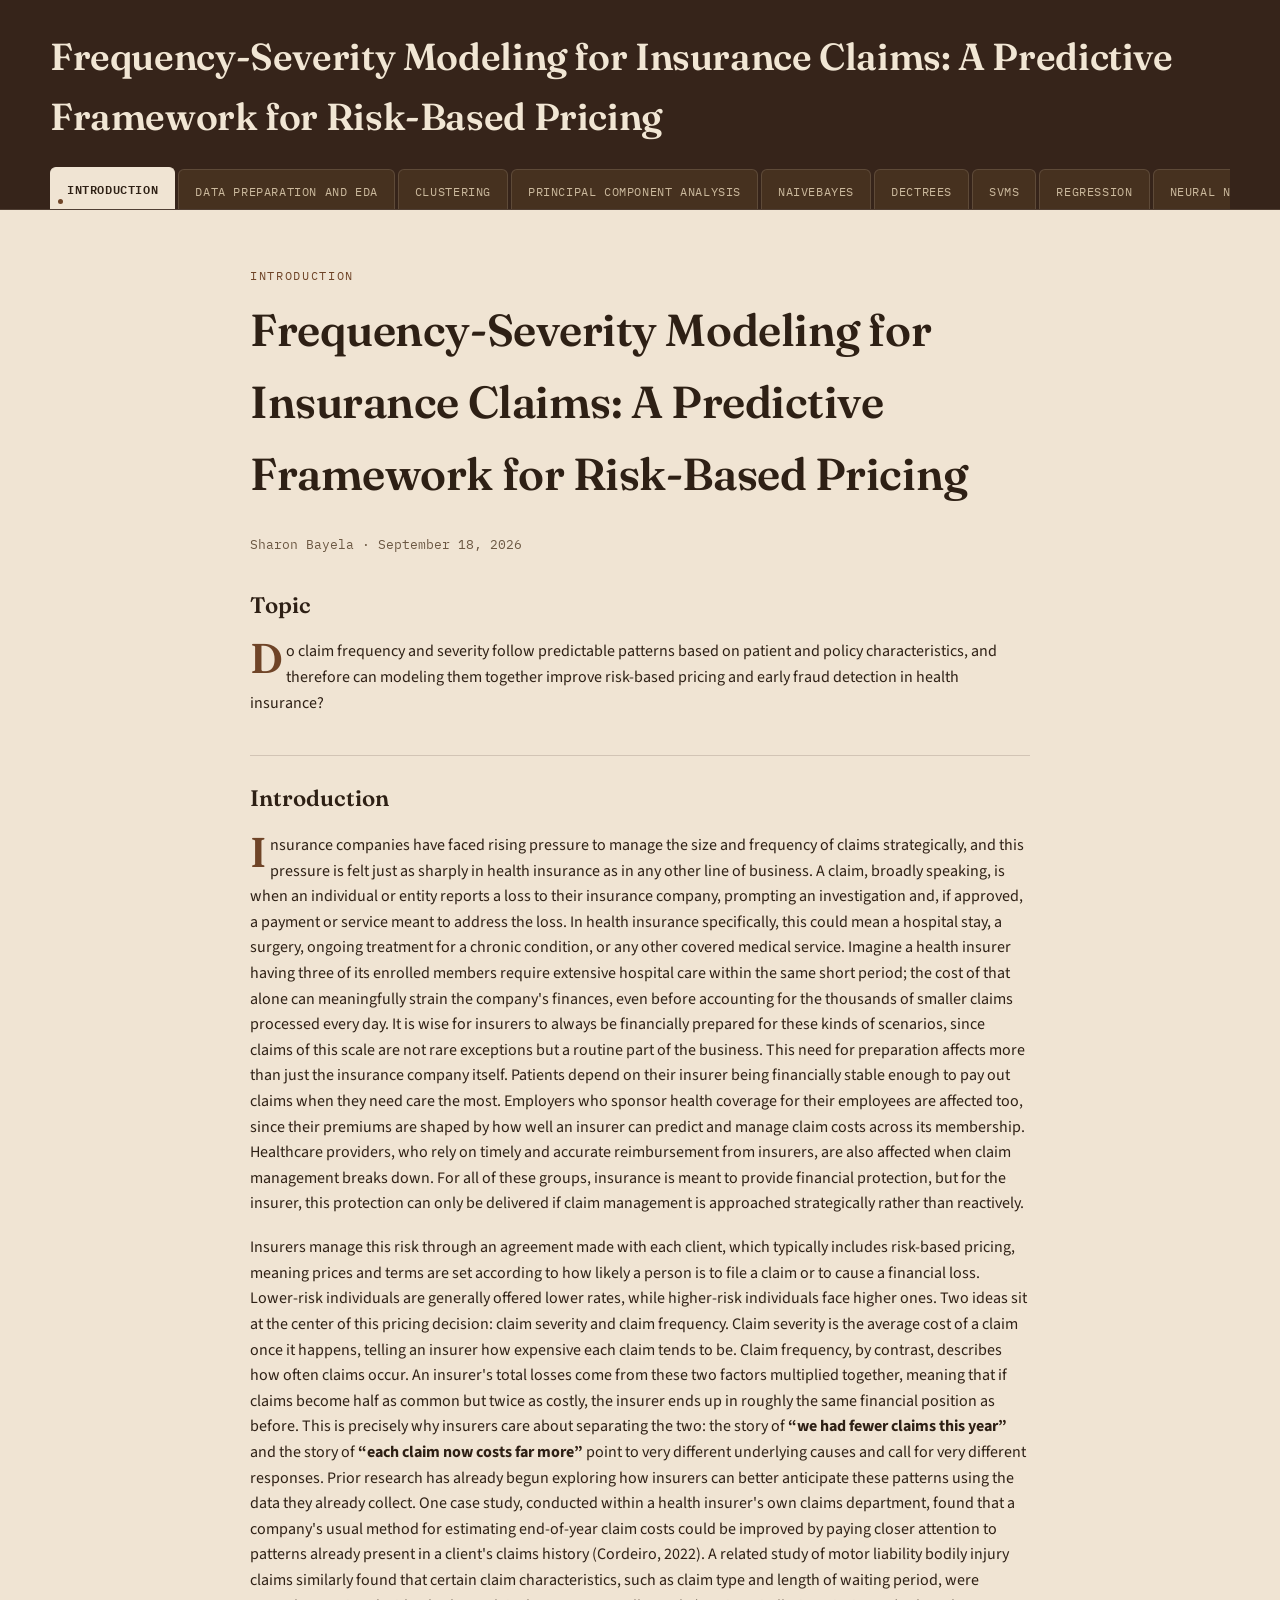
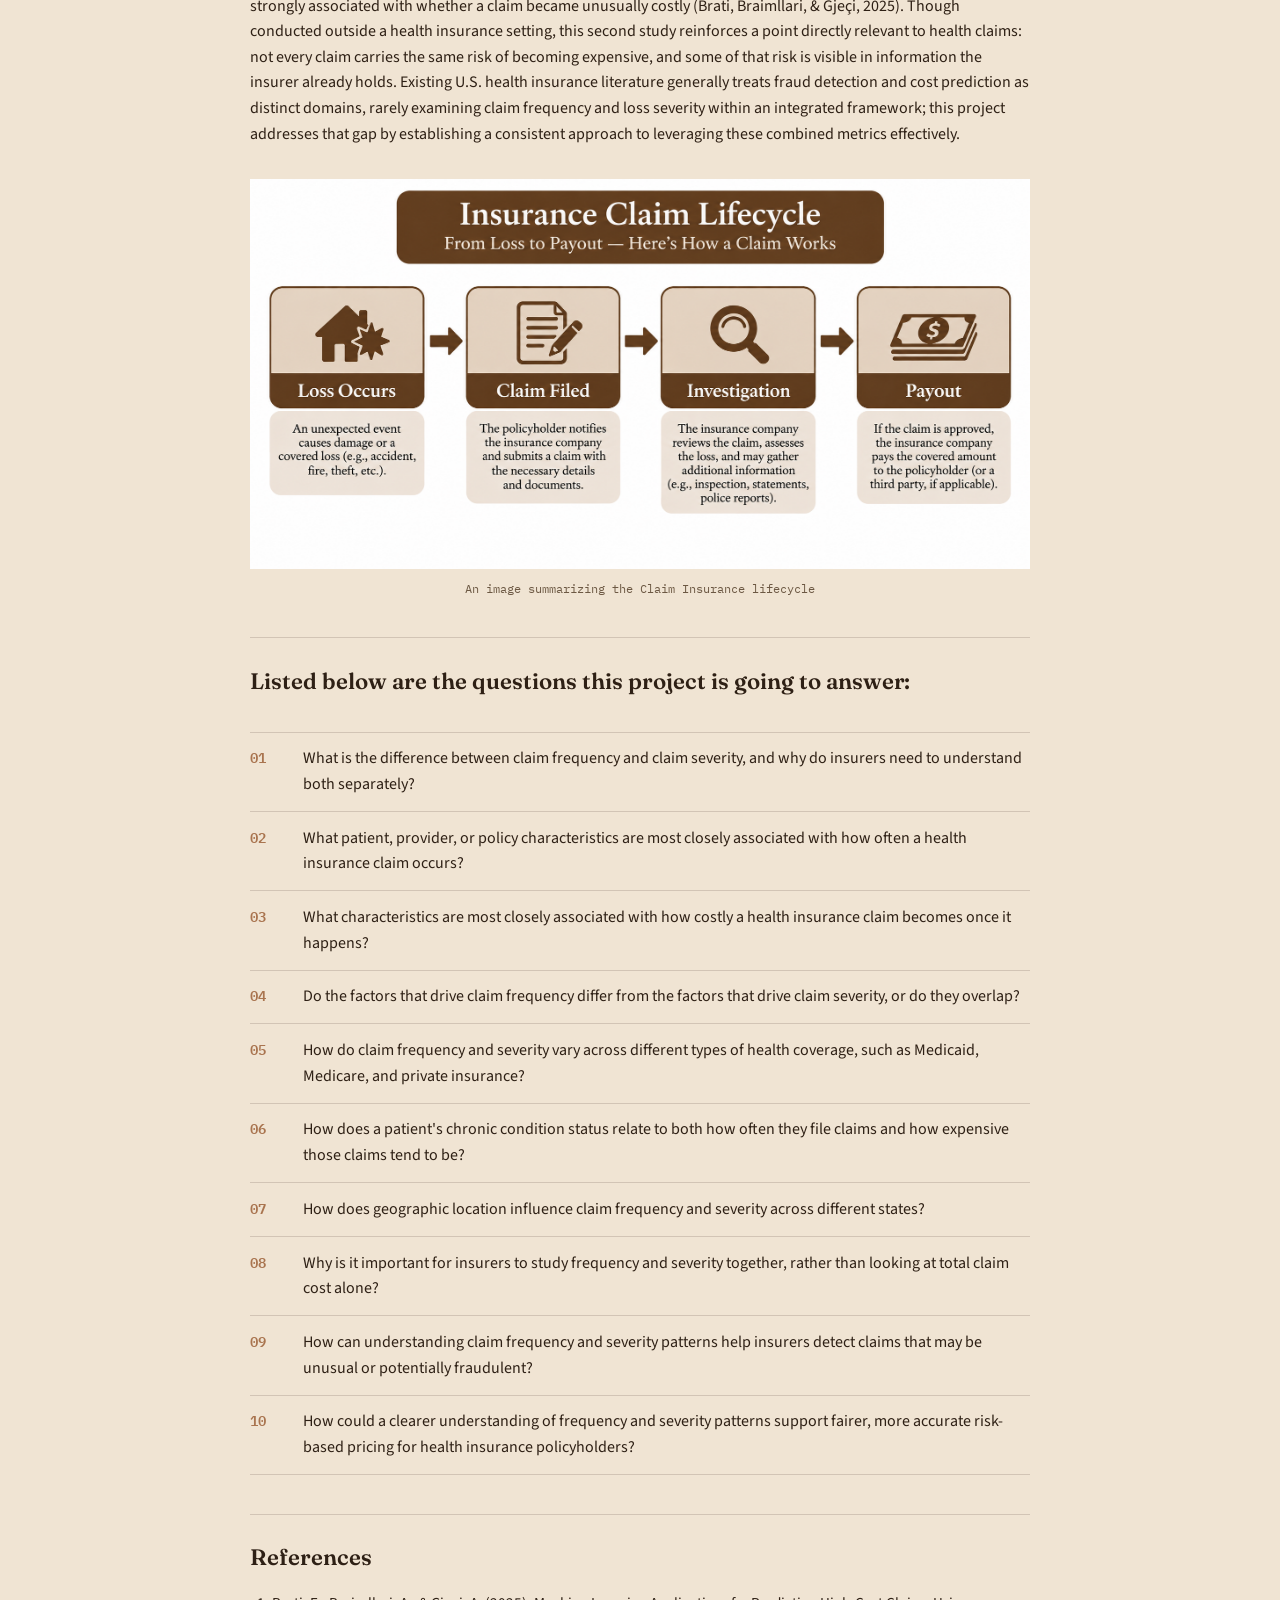
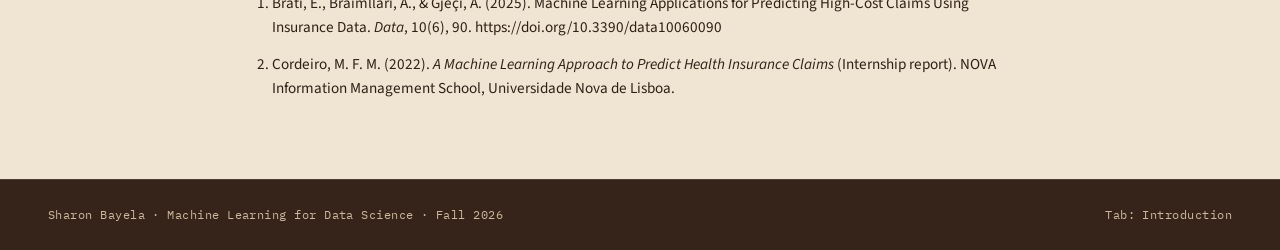
==== index.html @ a27cbff6 "Update byline date in index.html" ====
<!DOCTYPE html>
<html lang="en">
<head>
<meta charset="UTF-8">
<meta name="viewport" content="width=device-width, initial-scale=1.0">
<title>Introduction — Frequency-Severity Modeling for Insurance Claims</title>
<link rel="preconnect" href="https://fonts.googleapis.com">
<link href="https://fonts.googleapis.com/css2?family=Fraunces:wght@500;600;700&family=Source+Sans+3:wght@400;500;600&family=IBM+Plex+Mono:wght@400;500;600&display=swap" rel="stylesheet">
<link rel="stylesheet" href="styles.css">
</head>
<body>
<a class="skip-link" href="#main">Skip to content</a>
<header class="masthead">
  <div class="masthead-row">
    <div>
      <h1 class="file-title">Frequency-Severity Modeling for Insurance Claims: A Predictive Framework for Risk-Based Pricing</h1>
    </div>
  </div>
  <nav class="tabs-wrap" aria-label="Project sections">
    <ul class="tabs">
      <li><a href="index.html" class="active">Introduction</a></li>
      <li><a href="dataprep_eda.html">Data Preparation and EDA</a></li>
      <li><a href="clustering.html">Clustering</a></li>
      <li><a href="pca.html">Principal Component Analysis</a></li>
      <li><a href="naivebayes.html">NaiveBayes</a></li>
      <li><a href="dectrees.html">DecTrees</a></li>
      <li><a href="svms.html">SVMs</a></li>
      <li><a href="regression.html">Regression</a></li>
      <li><a href="nn.html">Neural Networks</a></li>
      <li><a href="conclusions.html">Conclusions</a></li>
    </ul>
  </nav>
</header>
<main id="main" class="case-file">
  <div class="case-inner">
    <p class="eyebrow">Introduction</p>
    <h2 class="page-title">Frequency-Severity Modeling for Insurance Claims: A Predictive Framework for Risk-Based Pricing</h2>
    <p class="byline">Sharon Bayela &middot; September 18, 2026</p>

    <h3 class="section-heading">Topic</h3>
    <div class="prose">
      <p>Do claim frequency and severity follow predictable patterns based on patient and policy characteristics, and therefore can modeling them together improve risk-based pricing and early fraud detection in health insurance?</p>
    </div>

    <h3 class="section-heading">Introduction</h3>
    <div class="prose">
      <p>Insurance companies have faced rising pressure to manage the size and frequency of claims strategically, and this pressure is felt just as sharply in health insurance as in any other line of business. A claim, broadly speaking, is when an individual or entity reports a loss to their insurance company, prompting an investigation and, if approved, a payment or service meant to address the loss. In health insurance specifically, this could mean a hospital stay, a surgery, ongoing treatment for a chronic condition, or any other covered medical service. Imagine a health insurer having three of its enrolled members require extensive hospital care within the same short period; the cost of that alone can meaningfully strain the company's finances, even before accounting for the thousands of smaller claims processed every day. It is wise for insurers to always be financially prepared for these kinds of scenarios, since claims of this scale are not rare exceptions but a routine part of the business. This need for preparation affects more than just the insurance company itself. Patients depend on their insurer being financially stable enough to pay out claims when they need care the most. Employers who sponsor health coverage for their employees are affected too, since their premiums are shaped by how well an insurer can predict and manage claim costs across its membership. Healthcare providers, who rely on timely and accurate reimbursement from insurers, are also affected when claim management breaks down. For all of these groups, insurance is meant to provide financial protection, but for the insurer, this protection can only be delivered if claim management is approached strategically rather than reactively.</p>

      <p>Insurers manage this risk through an agreement made with each client, which typically includes risk-based pricing, meaning prices and terms are set according to how likely a person is to file a claim or to cause a financial loss. Lower-risk individuals are generally offered lower rates, while higher-risk individuals face higher ones. Two ideas sit at the center of this pricing decision: claim severity and claim frequency. Claim severity is the average cost of a claim once it happens, telling an insurer how expensive each claim tends to be. Claim frequency, by contrast, describes how often claims occur. An insurer's total losses come from these two factors multiplied together, meaning that if claims become half as common but twice as costly, the insurer ends up in roughly the same financial position as before. This is precisely why insurers care about separating the two: the story of <strong>&ldquo;we had fewer claims this year&rdquo;</strong> and the story of <strong>&ldquo;each claim now costs far more&rdquo;</strong> point to very different underlying causes and call for very different responses. Prior research has already begun exploring how insurers can better anticipate these patterns using the data they already collect. One case study, conducted within a health insurer's own claims department, found that a company's usual method for estimating end-of-year claim costs could be improved by paying closer attention to patterns already present in a client's claims history (Cordeiro, 2022). A related study of motor liability bodily injury claims similarly found that certain claim characteristics, such as claim type and length of waiting period, were strongly associated with whether a claim became unusually costly (Brati, Braimllari, &amp; Gje&ccedil;i, 2025). Though conducted outside a health insurance setting, this second study reinforces a point directly relevant to health claims: not every claim carries the same risk of becoming expensive, and some of that risk is visible in information the insurer already holds. Existing U.S. health insurance literature generally treats fraud detection and cost prediction as distinct domains, rarely examining claim frequency and loss severity within an integrated framework; this project addresses that gap by establishing a consistent approach to leveraging these combined metrics effectively.</p>
    </div>

    <figure class="figure-placeholder">
      <img src="Insurance Claim Lifecycle.png" alt="An image summarizing the claim insurance lifecycle" style="width:100%; height:auto; display:block;">
      <figcaption>An image summarizing the Claim Insurance lifecycle</figcaption>
    </figure>

    <h3 class="section-heading">Listed below are the questions this project is going to answer:</h3>
    <ol class="questions">
      <li><p>What is the difference between claim frequency and claim severity, and why do insurers need to understand both separately?</p></li>
      <li><p>What patient, provider, or policy characteristics are most closely associated with how often a health insurance claim occurs?</p></li>
      <li><p>What characteristics are most closely associated with how costly a health insurance claim becomes once it happens?</p></li>
      <li><p>Do the factors that drive claim frequency differ from the factors that drive claim severity, or do they overlap?</p></li>
      <li><p>How do claim frequency and severity vary across different types of health coverage, such as Medicaid, Medicare, and private insurance?</p></li>
      <li><p>How does a patient's chronic condition status relate to both how often they file claims and how expensive those claims tend to be?</p></li>
      <li><p>How does geographic location influence claim frequency and severity across different states?</p></li>
      <li><p>Why is it important for insurers to study frequency and severity together, rather than looking at total claim cost alone?</p></li>
      <li><p>How can understanding claim frequency and severity patterns help insurers detect claims that may be unusual or potentially fraudulent?</p></li>
      <li><p>How could a clearer understanding of frequency and severity patterns support fairer, more accurate risk-based pricing for health insurance policyholders?</p></li>
    </ol>

    <h3 class="section-heading">References</h3>
    <ol class="references">
      <li>Brati, E., Braimllari, A., &amp; Gje&ccedil;i, A. (2025). Machine Learning Applications for Predicting High-Cost Claims Using Insurance Data. <em>Data</em>, 10(6), 90. https://doi.org/10.3390/data10060090</li>
      <li>Cordeiro, M. F. M. (2022). <em>A Machine Learning Approach to Predict Health Insurance Claims</em> (Internship report). NOVA Information Management School, Universidade Nova de Lisboa.</li>
    </ol>
  </div>
</main>
<footer class="site-footer">
  <span>Sharon Bayela &middot; Machine Learning for Data Science &middot; Fall 2026</span>
  <span>Tab: Introduction</span>
</footer>
</body>
</html>
---- styles.css ----
/* =========================================================
   Claim File — shared stylesheet
   Design language: an insurance claims ledger / case folder.
   Deep-brown masthead, nude/tan paper case cards, caramel accent,
   two warm brown tones standing in for severity and frequency.
   ========================================================= */

:root {
  --ink: #36241a;
  --ink-2: #46311f;
  --paper: #f0e4d3;
  --paper-dim: #e2d2b8;
  --line: rgba(54, 36, 26, 0.16);
  --line-on-ink: rgba(240, 228, 211, 0.14);
  --gold: #a9744f;
  --gold-bright: #cd9b6f;
  --severity: #6f4427;
  --frequency: #a9784e;
  --ink-text: #f1e6d4;
  --ink-text-dim: #cbb99d;
  --paper-text: #2e2015;
  --paper-text-dim: #6c5843;
  --radius: 2px;
  --tab-gap: 3px;
}

* { box-sizing: border-box; }

html {
  scroll-behavior: smooth;
}

body {
  margin: 0;
  background: var(--ink);
  color: var(--ink-text);
  font-family: "Source Sans 3", "Inter", system-ui, sans-serif;
  font-size: 16px;
  line-height: 1.6;
  -webkit-font-smoothing: antialiased;
}

a { color: inherit; }

.skip-link {
  position: absolute;
  left: -999px;
  top: 0;
  background: var(--gold);
  color: var(--ink);
  padding: 0.6rem 1rem;
  z-index: 100;
  font-weight: 600;
}
.skip-link:focus {
  left: 1rem;
  top: 1rem;
}

/* ---------- Masthead ---------- */

.masthead {
  background: var(--ink);
  border-bottom: 1px solid var(--line-on-ink);
  padding: 1.5rem clamp(1rem, 4vw, 3rem) 0;
}

.masthead-row {
  display: flex;
  justify-content: space-between;
  align-items: flex-end;
  flex-wrap: wrap;
  gap: 1rem;
  max-width: 1180px;
  margin: 0 auto;
  padding-bottom: 1.25rem;
}

.file-id {
  font-family: "IBM Plex Mono", ui-monospace, monospace;
  font-size: 0.72rem;
  letter-spacing: 0.14em;
  text-transform: uppercase;
  color: var(--gold-bright);
}

.file-title {
  font-family: "Fraunces", Georgia, serif;
  font-weight: 600;
  font-size: clamp(1.6rem, 3.2vw, 2.35rem);
  margin: 0.2rem 0 0;
  color: var(--ink-text);
  letter-spacing: -0.01em;
}

.file-stamp {
  font-family: "IBM Plex Mono", ui-monospace, monospace;
  font-size: 0.68rem;
  letter-spacing: 0.1em;
  text-transform: uppercase;
  border: 1.5px solid var(--gold);
  color: var(--gold-bright);
  padding: 0.45rem 0.7rem;
  transform: rotate(-2deg);
  white-space: nowrap;
}

/* ---------- Folder-tab navigation ---------- */

.tabs-wrap {
  max-width: 1180px;
  margin: 0 auto;
  overflow-x: auto;
  scrollbar-width: thin;
}

.tabs {
  display: flex;
  gap: var(--tab-gap);
  list-style: none;
  margin: 0;
  padding: 0;
  min-width: max-content;
}

.tabs a {
  display: block;
  text-decoration: none;
  font-family: "IBM Plex Mono", ui-monospace, monospace;
  font-size: 0.76rem;
  letter-spacing: 0.05em;
  text-transform: uppercase;
  padding: 0.7rem 1rem 0.6rem;
  background: var(--ink-2);
  color: var(--ink-text-dim);
  border: 1px solid var(--line-on-ink);
  border-bottom: none;
  border-top-left-radius: 6px;
  border-top-right-radius: 6px;
  position: relative;
  top: 2px;
  transition: color 0.15s ease, background 0.15s ease, top 0.15s ease;
}

.tabs a:hover {
  color: var(--ink-text);
  background: #232a35;
}

.tabs a:focus-visible {
  outline: 2px solid var(--gold-bright);
  outline-offset: -2px;
}

.tabs a.active {
  background: var(--paper);
  color: var(--paper-text);
  border-color: var(--paper);
  top: 0;
  font-weight: 600;
}

.tabs a.active::after {
  content: "";
  position: absolute;
  left: 0.6em;
  bottom: 0.42em;
  width: 5px;
  height: 5px;
  background: var(--severity);
  border-radius: 50%;
}

/* ---------- Case file body ---------- */

.case-file {
  background: var(--paper);
  color: var(--paper-text);
  min-height: 60vh;
}

.case-inner {
  max-width: 860px;
  margin: 0 auto;
  padding: clamp(2rem, 5vw, 3.5rem) clamp(1rem, 4vw, 2.5rem) 4rem;
}

.eyebrow {
  font-family: "IBM Plex Mono", ui-monospace, monospace;
  font-size: 0.75rem;
  letter-spacing: 0.14em;
  text-transform: uppercase;
  color: var(--severity);
  margin: 0 0 0.6rem;
}

.page-title {
  font-family: "Fraunces", Georgia, serif;
  font-weight: 600;
  font-size: clamp(1.9rem, 4vw, 2.8rem);
  margin: 0 0 1.6rem;
  letter-spacing: -0.01em;
}

.ledger-rule {
  border: none;
  border-top: 1px solid var(--line);
  margin: 1.8rem 0;
}

.content-cols {
  display: grid;
  grid-template-columns: minmax(0, 3fr) minmax(0, 1.4fr);
  gap: clamp(1.5rem, 4vw, 3rem);
  align-items: start;
}

@media (max-width: 800px) {
  .content-cols { grid-template-columns: 1fr; }
}

.prose p {
  margin: 0 0 1.15rem;
  color: var(--paper-text);
}

.prose p:first-of-type::first-letter {
  font-family: "Fraunces", Georgia, serif;
  font-size: 2.6rem;
  font-weight: 600;
  float: left;
  line-height: 0.85;
  padding: 0.05em 0.08em 0 0;
  color: var(--severity);
}

/* ---------- Sidebar ledger card ---------- */

.ledger-card {
  background: var(--paper-dim);
  border: 1px solid var(--line);
  padding: 1.4rem 1.4rem 1.6rem;
}

.ledger-card h2 {
  font-family: "IBM Plex Mono", ui-monospace, monospace;
  font-size: 0.72rem;
  letter-spacing: 0.12em;
  text-transform: uppercase;
  margin: 0 0 0.9rem;
  color: var(--paper-text-dim);
}

.ledger-card dl {
  margin: 0;
  display: grid;
  grid-template-columns: auto 1fr;
  gap: 0.5rem 0.8rem;
  font-size: 0.88rem;
}

.ledger-card dt {
  font-family: "IBM Plex Mono", ui-monospace, monospace;
  color: var(--paper-text-dim);
}

.ledger-card dt::after { content: ":"; }

.chip-row {
  display: flex;
  gap: 0.4rem;
  margin-top: 1rem;
  flex-wrap: wrap;
}

.chip {
  font-family: "IBM Plex Mono", ui-monospace, monospace;
  font-size: 0.68rem;
  letter-spacing: 0.06em;
  text-transform: uppercase;
  padding: 0.28rem 0.55rem;
  border: 1px solid var(--line);
}

.chip.sev { color: var(--severity); border-color: var(--severity); }
.chip.freq { color: var(--frequency); border-color: var(--frequency); }

/* ---------- Research questions (ledger line items) ---------- */

.questions {
  margin: 2rem 0 0;
  padding: 0;
  list-style: none;
  counter-reset: q;
  border-top: 1px solid var(--line);
}

.questions li {
  counter-increment: q;
  display: grid;
  grid-template-columns: 2.4rem 1fr;
  gap: 0.9rem;
  padding: 0.85rem 0;
  border-bottom: 1px solid var(--line);
  align-items: baseline;
}

.questions li::before {
  content: counter(q, decimal-leading-zero);
  font-family: "IBM Plex Mono", ui-monospace, monospace;
  color: var(--gold);
  font-weight: 600;
  font-size: 0.85rem;
}

.questions li p { margin: 0; }

/* ---------- Introduction: byline, sections, figure, references ---------- */

.byline {
  font-family: "IBM Plex Mono", ui-monospace, monospace;
  font-size: 0.8rem;
  color: var(--paper-text-dim);
  margin: 0 0 2rem;
}

.section-heading {
  font-family: "Fraunces", Georgia, serif;
  font-weight: 600;
  font-size: 1.4rem;
  margin: 2.4rem 0 1rem;
  padding-top: 1.6rem;
  border-top: 1px solid var(--line);
  color: var(--paper-text);
}

.section-heading:first-of-type {
  border-top: none;
  padding-top: 0;
  margin-top: 0;
}

.figure-placeholder {
  margin: 2rem 0;
  padding: 0;
}

.figure-box {
  background: var(--paper-dim);
  border: 1px dashed var(--paper-text-dim);
  padding: 2.5rem 1.5rem;
  text-align: center;
  font-family: "IBM Plex Mono", ui-monospace, monospace;
  font-size: 0.8rem;
  color: var(--paper-text-dim);
  text-transform: uppercase;
  letter-spacing: 0.05em;
}

.figure-placeholder figcaption {
  font-family: "IBM Plex Mono", ui-monospace, monospace;
  font-size: 0.78rem;
  color: var(--paper-text-dim);
  margin-top: 0.6rem;
  text-align: center;
}

.references {
  margin: 0;
  padding-left: 1.4rem;
}

.references li {
  margin-bottom: 0.9rem;
  color: var(--paper-text);
  font-size: 0.95rem;
  line-height: 1.55;
}

/* ---------- Placeholder module sections ---------- */

.placeholder {
  background: var(--paper-dim);
  border: 1px dashed var(--paper-text-dim);
  padding: 2.2rem;
}

.placeholder .eyebrow { color: var(--frequency); }

.placeholder p {
  margin: 0;
  color: var(--paper-text-dim);
}

/* ---------- Footer ---------- */

.site-footer {
  background: var(--ink);
  color: var(--ink-text-dim);
  padding: 1.6rem clamp(1rem, 4vw, 3rem);
  font-family: "IBM Plex Mono", ui-monospace, monospace;
  font-size: 0.72rem;
  letter-spacing: 0.04em;
  display: flex;
  justify-content: space-between;
  flex-wrap: wrap;
  gap: 0.5rem;
  border-top: 1px solid var(--line-on-ink);
}

@media (prefers-reduced-motion: reduce) {
  html { scroll-behavior: auto; }
  * { transition: none !important; }
}
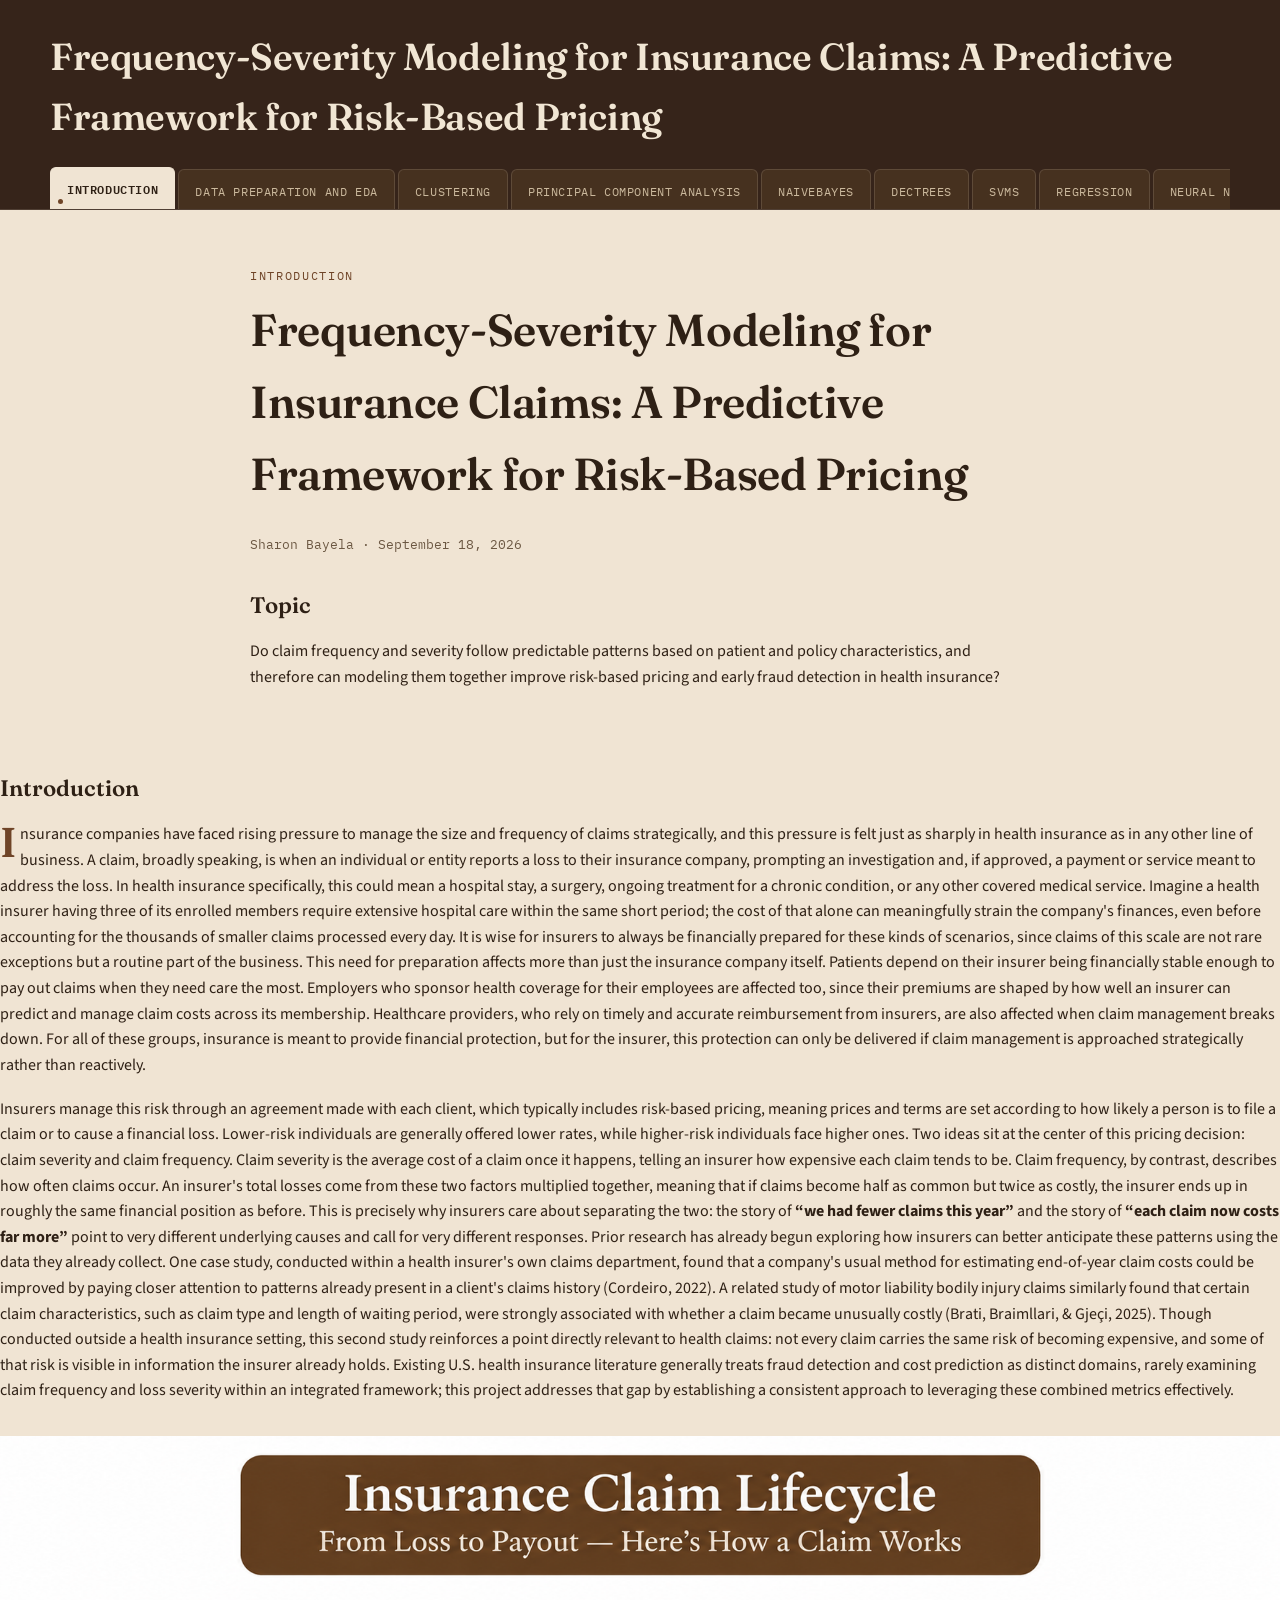
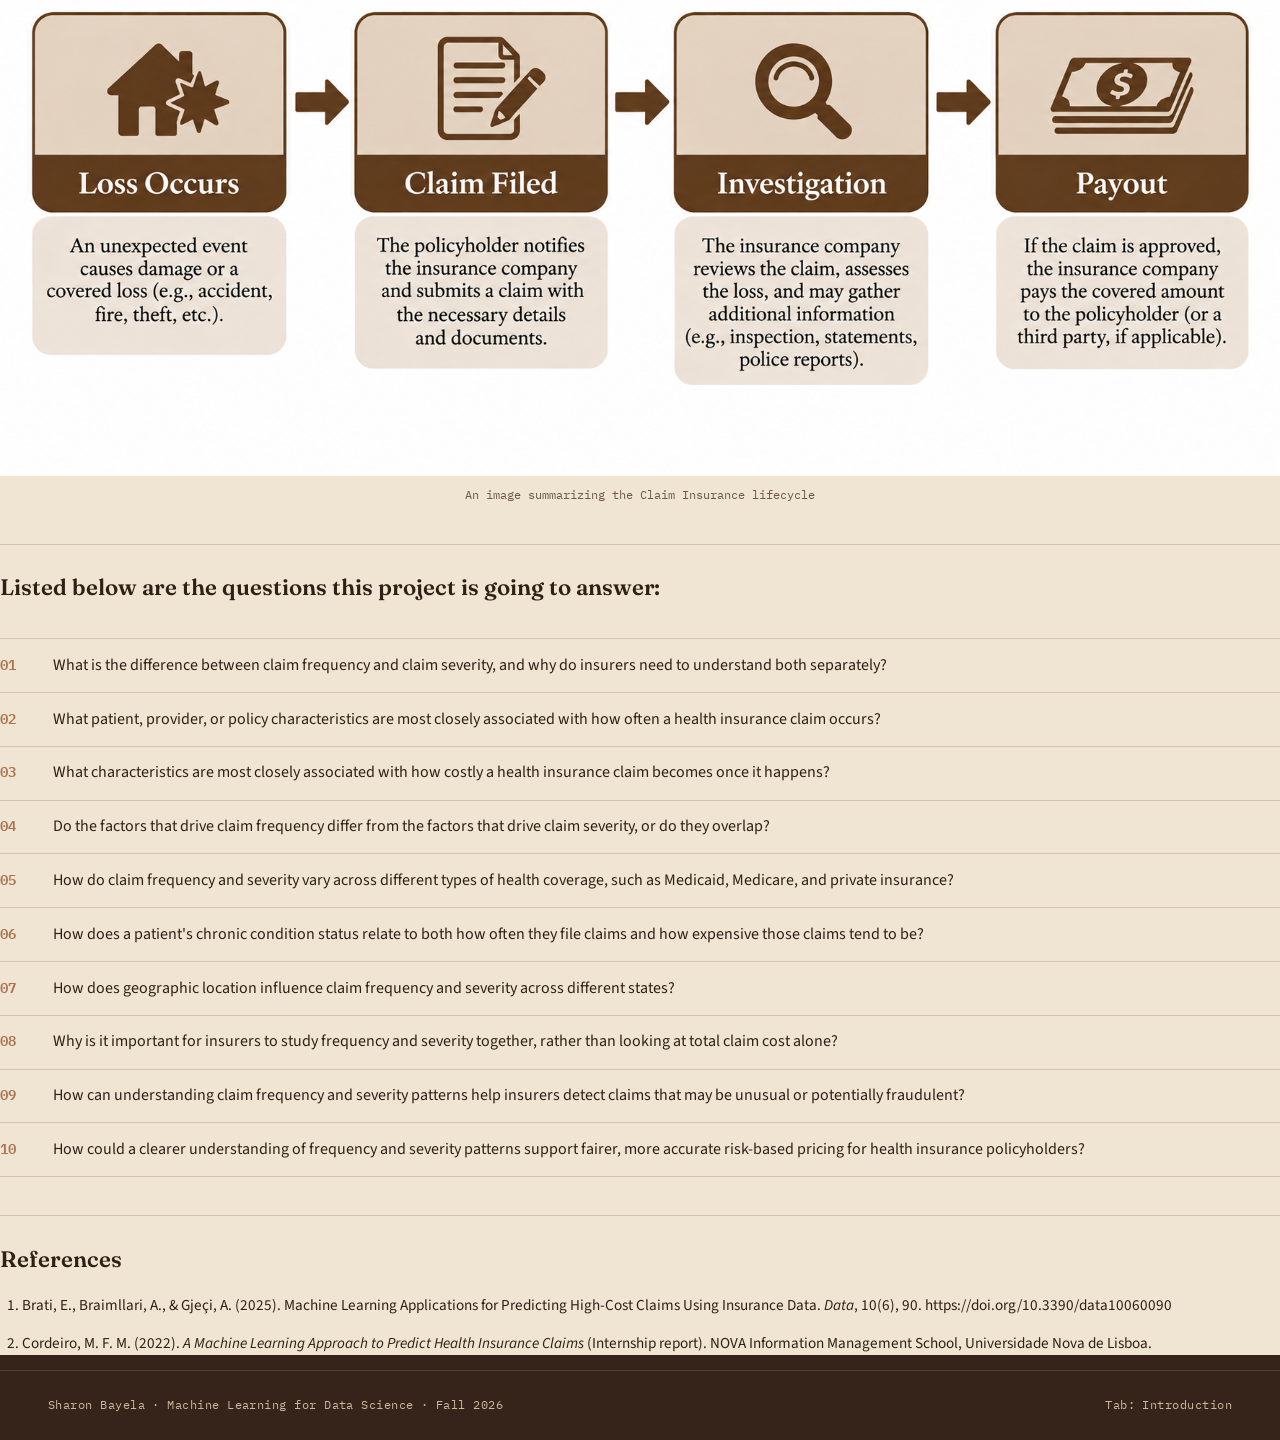
==== commit d79fc5b4: "Remove div wrapper from topic section Removed unnecessary div wrapper around topic paragraph." ====
--- a/index.html
+++ b/index.html
@@ -38,7 +38,6 @@
     <p class="byline">Sharon Bayela &middot; September 18, 2026</p>
 
     <h3 class="section-heading">Topic</h3>
-    <div class="prose">
       <p>Do claim frequency and severity follow predictable patterns based on patient and policy characteristics, and therefore can modeling them together improve risk-based pricing and early fraud detection in health insurance?</p>
     </div>
 
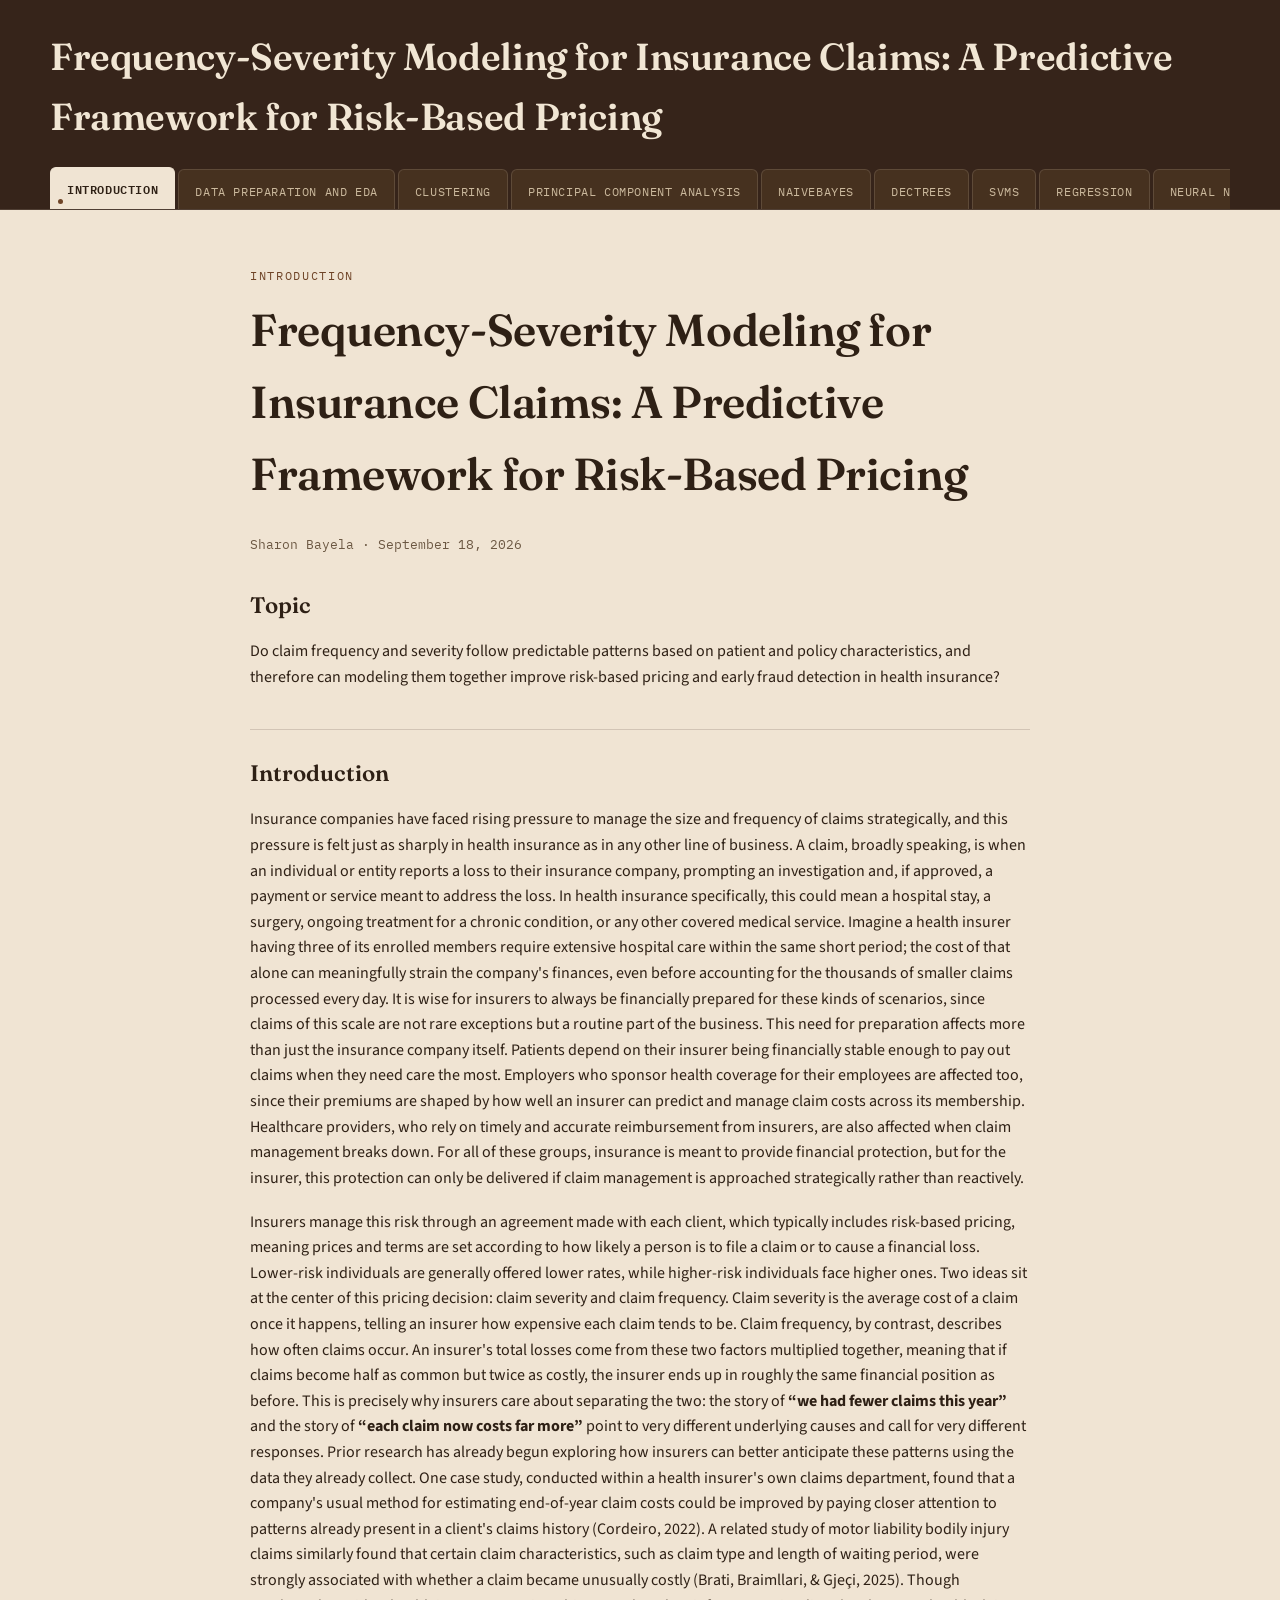
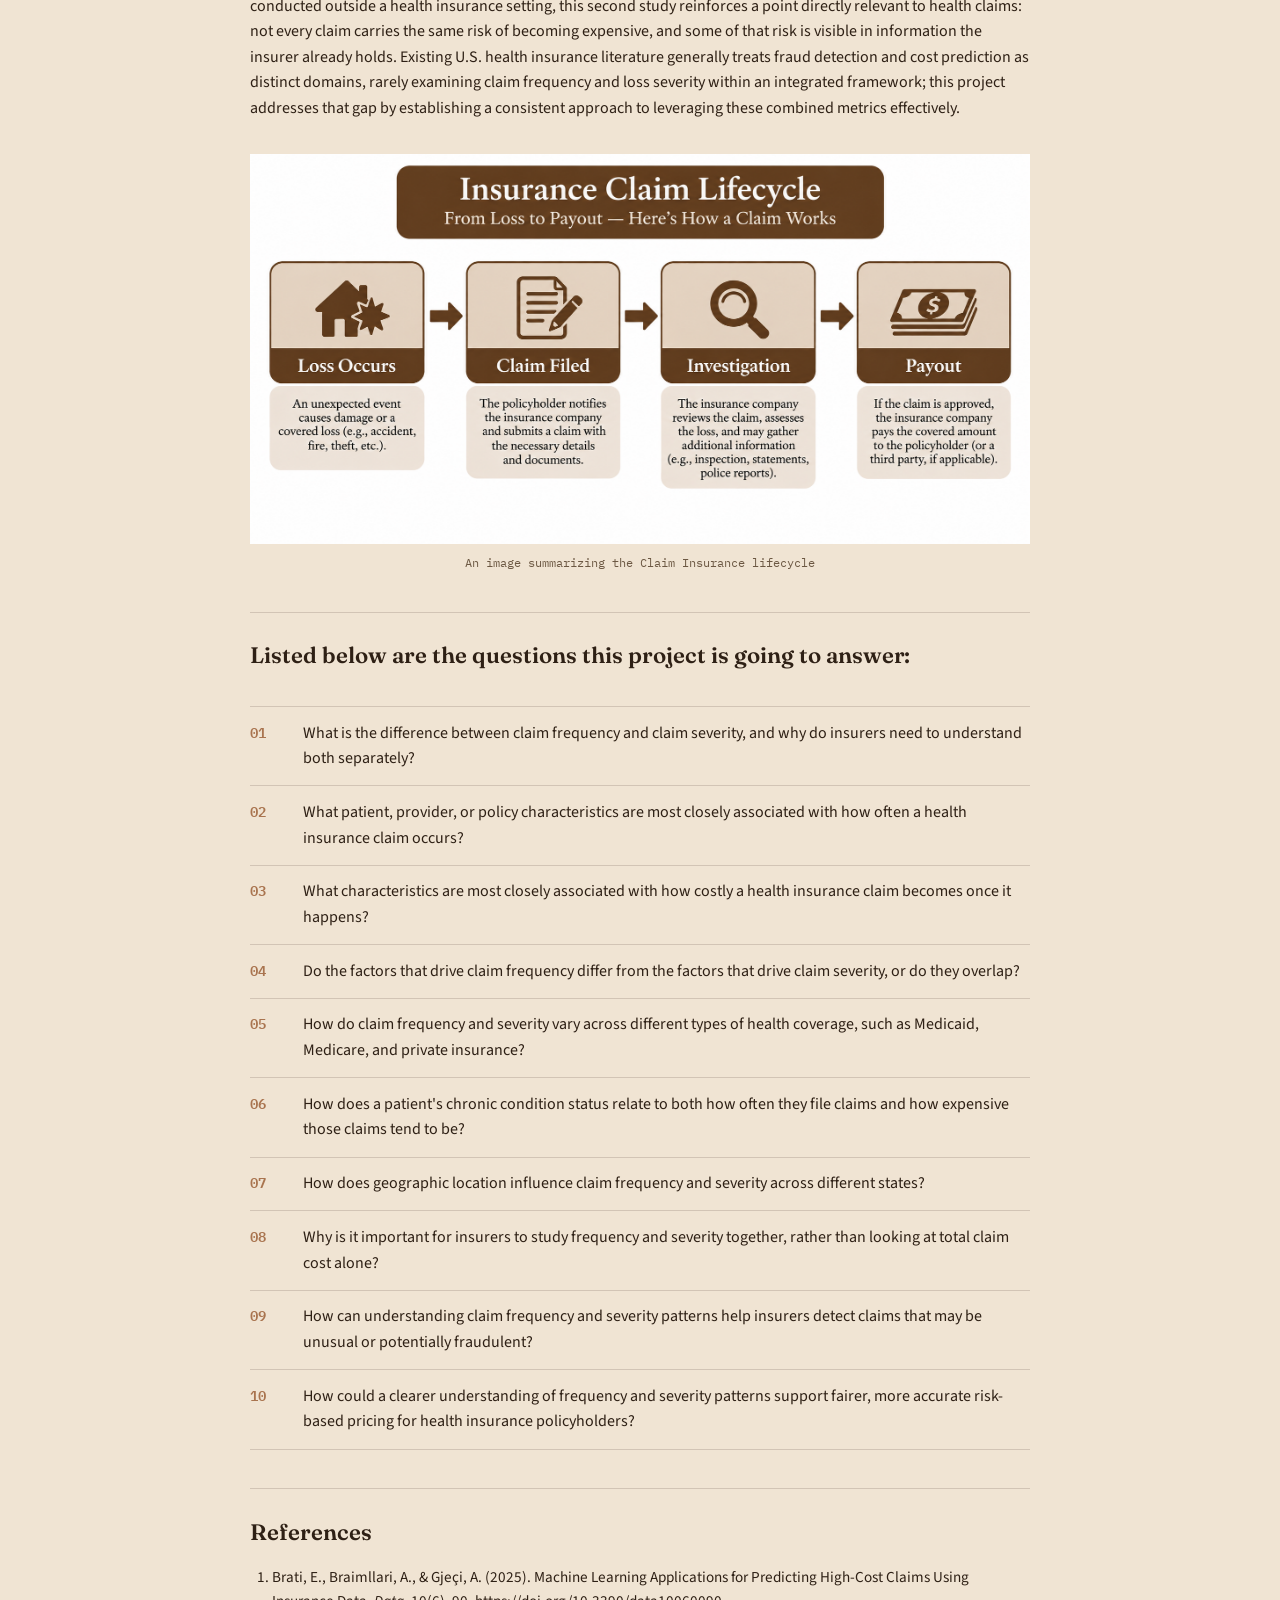
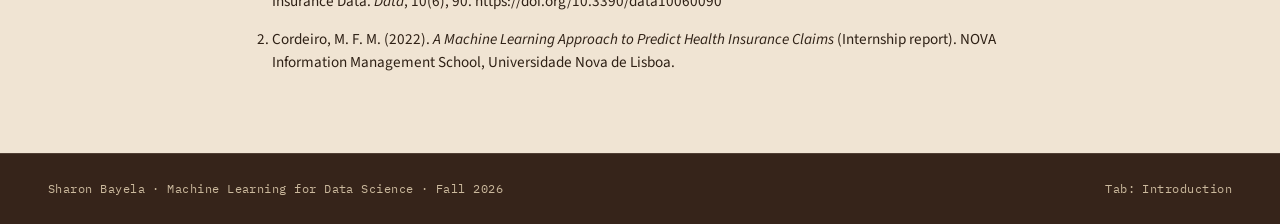
==== commit 1099f976: "Add prose section to the topic in index.html" ====
--- a/index.html
+++ b/index.html
@@ -38,6 +38,7 @@
     <p class="byline">Sharon Bayela &middot; September 18, 2026</p>
 
     <h3 class="section-heading">Topic</h3>
+    <div class="prose">
       <p>Do claim frequency and severity follow predictable patterns based on patient and policy characteristics, and therefore can modeling them together improve risk-based pricing and early fraud detection in health insurance?</p>
     </div>
 
--- a/styles.css
+++ b/styles.css
@@ -224,16 +224,6 @@
   color: var(--paper-text);
 }
 
-.prose p:first-of-type::first-letter {
-  font-family: "Fraunces", Georgia, serif;
-  font-size: 2.6rem;
-  font-weight: 600;
-  float: left;
-  line-height: 0.85;
-  padding: 0.05em 0.08em 0 0;
-  color: var(--severity);
-}
-
 /* ---------- Sidebar ledger card ---------- */
 
 .ledger-card {
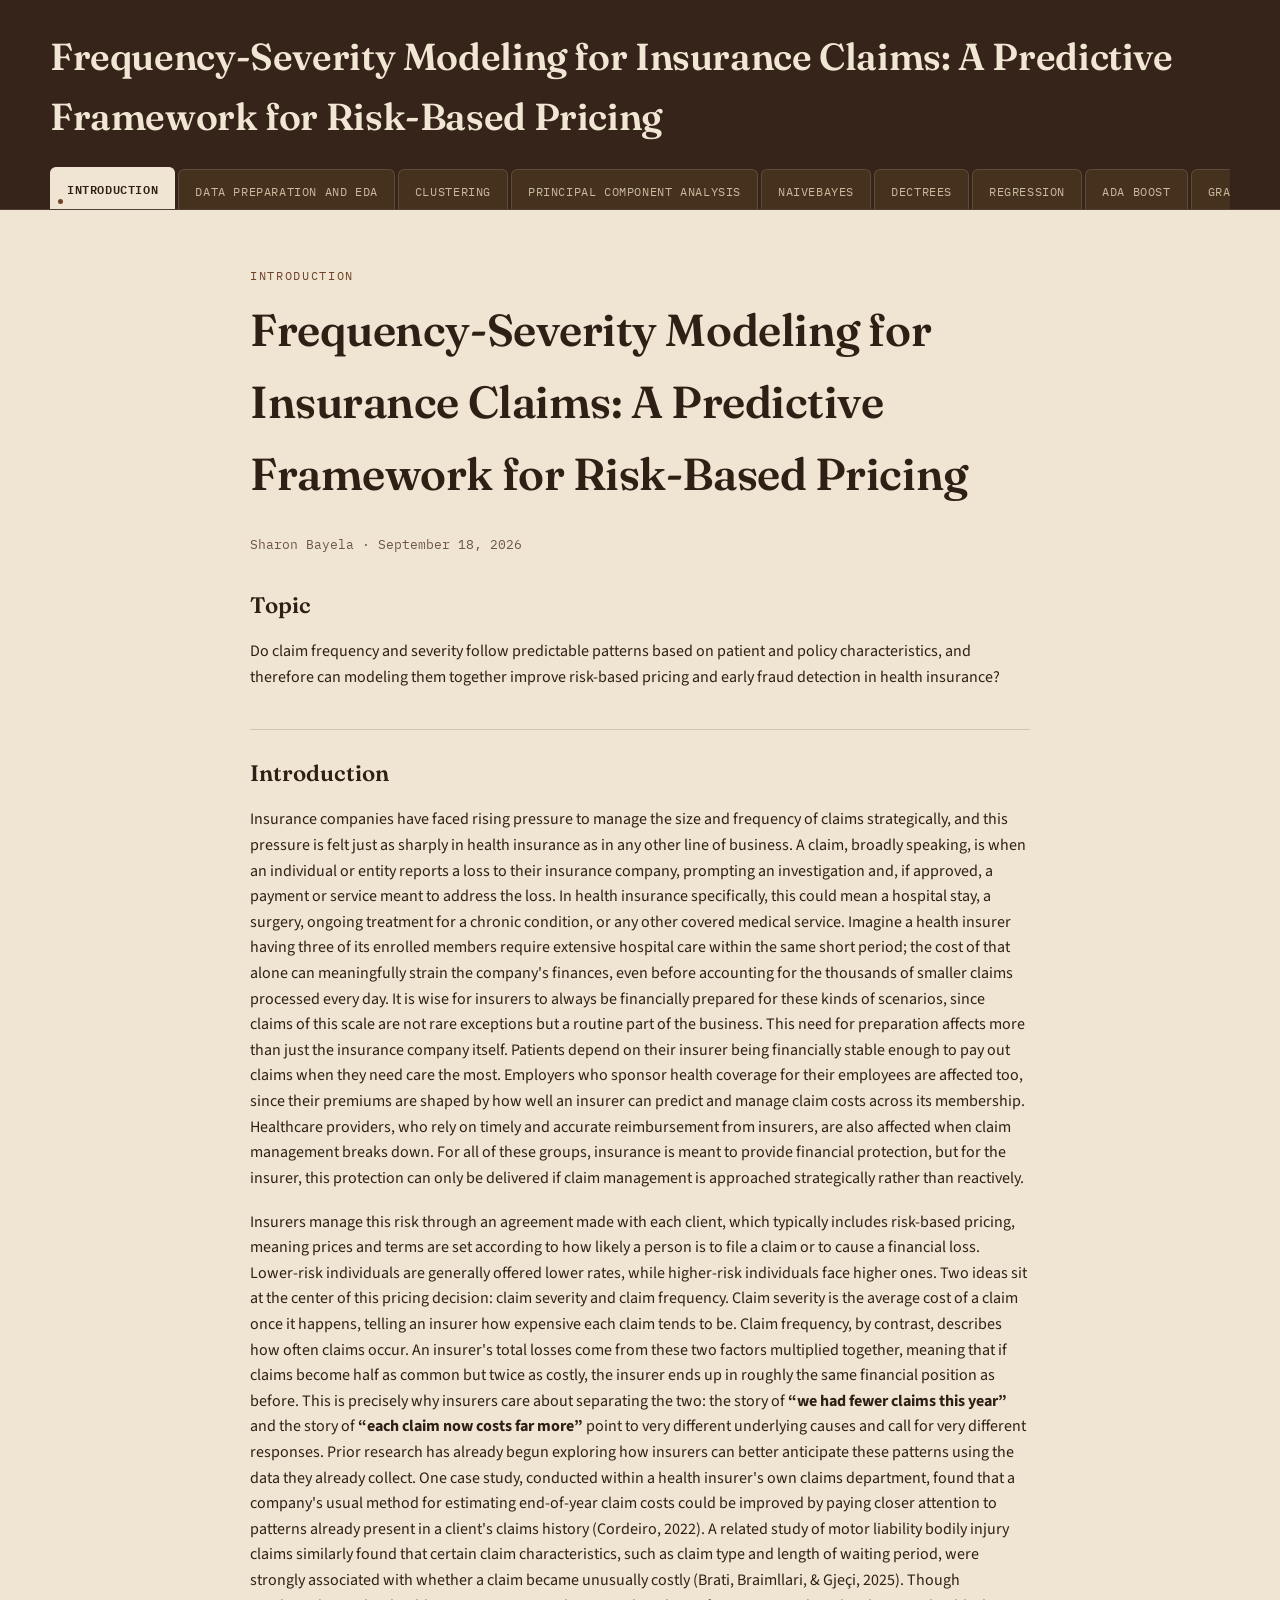
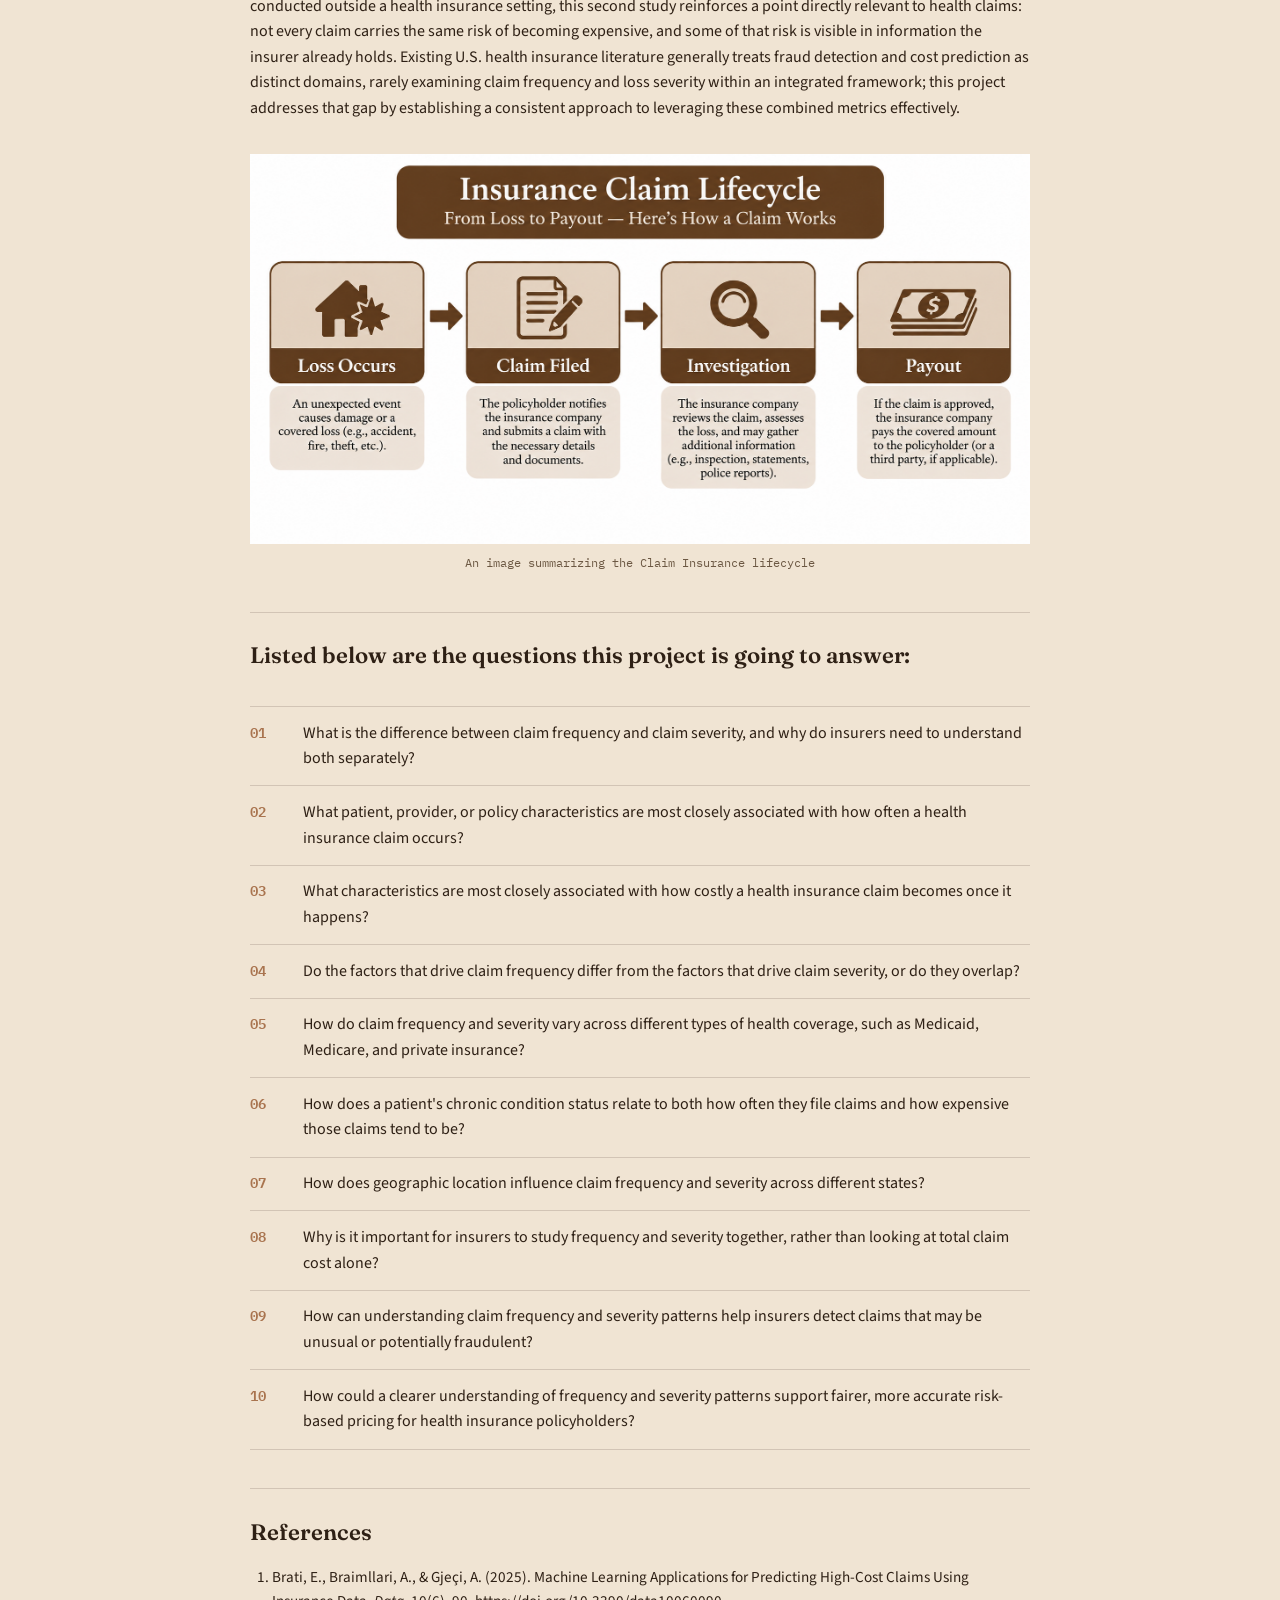
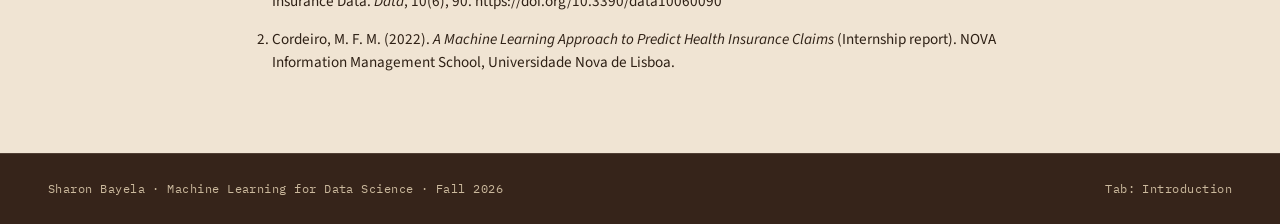
==== commit f568e6c6: "Replace SVMs with Ada Boost, Gradient Boosting, and XG Boost" ====
--- a/index.html
+++ b/index.html
@@ -24,9 +24,10 @@
       <li><a href="pca.html">Principal Component Analysis</a></li>
       <li><a href="naivebayes.html">NaiveBayes</a></li>
       <li><a href="dectrees.html">DecTrees</a></li>
-      <li><a href="svms.html">SVMs</a></li>
       <li><a href="regression.html">Regression</a></li>
-      <li><a href="nn.html">Neural Networks</a></li>
+      <li><a href="adaboost.html">Ada Boost</a></li>
+      <li><a href="gradient_boosting.html">Gradient Boosting</a></li>
+      <li><a href="xgboost.html">XG Boost</a></li>
       <li><a href="conclusions.html">Conclusions</a></li>
     </ul>
   </nav>
@@ -50,7 +51,7 @@
     </div>
 
     <figure class="figure-placeholder">
-      <img src="Insurance Claim Lifecycle.png" alt="An image summarizing the claim insurance lifecycle" style="width:100%; height:auto; display:block;">
+      <img src="images/Insurance Claim Lifecycle.png" alt="An image summarizing the claim insurance lifecycle" style="width:100%; height:auto; display:block;">
       <figcaption>An image summarizing the Claim Insurance lifecycle</figcaption>
     </figure>
 
--- a/styles.css
+++ b/styles.css
@@ -25,7 +25,15 @@
 }
 
 * { box-sizing: border-box; }
-
+/* ---------- Global overflow guard ---------- */
+
+img, svg, video, table, figure {
+  max-width: 100%;
+}
+
+img {
+  height: auto;
+}
 html {
   scroll-behavior: smooth;
 }
@@ -382,6 +390,18 @@
   color: var(--paper-text-dim);
 }
 
+
+.cluster-table {
+  width: 100%;
+  border-collapse: collapse;
+  font-family: "IBM Plex Mono", monospace;
+  font-size: 0.9rem;
+  overflow-x: auto;
+}
+.cluster-table caption { text-align: left; font-weight: 600; padding-bottom: 0.5rem; }
+.cluster-table th,
+.cluster-table td { border: 1px solid #ccc; padding: 0.4rem 0.6rem; text-align: center; }
+.cluster-table thead th { background: #f3f3f3; }
 /* ---------- Footer ---------- */
 
 .site-footer {
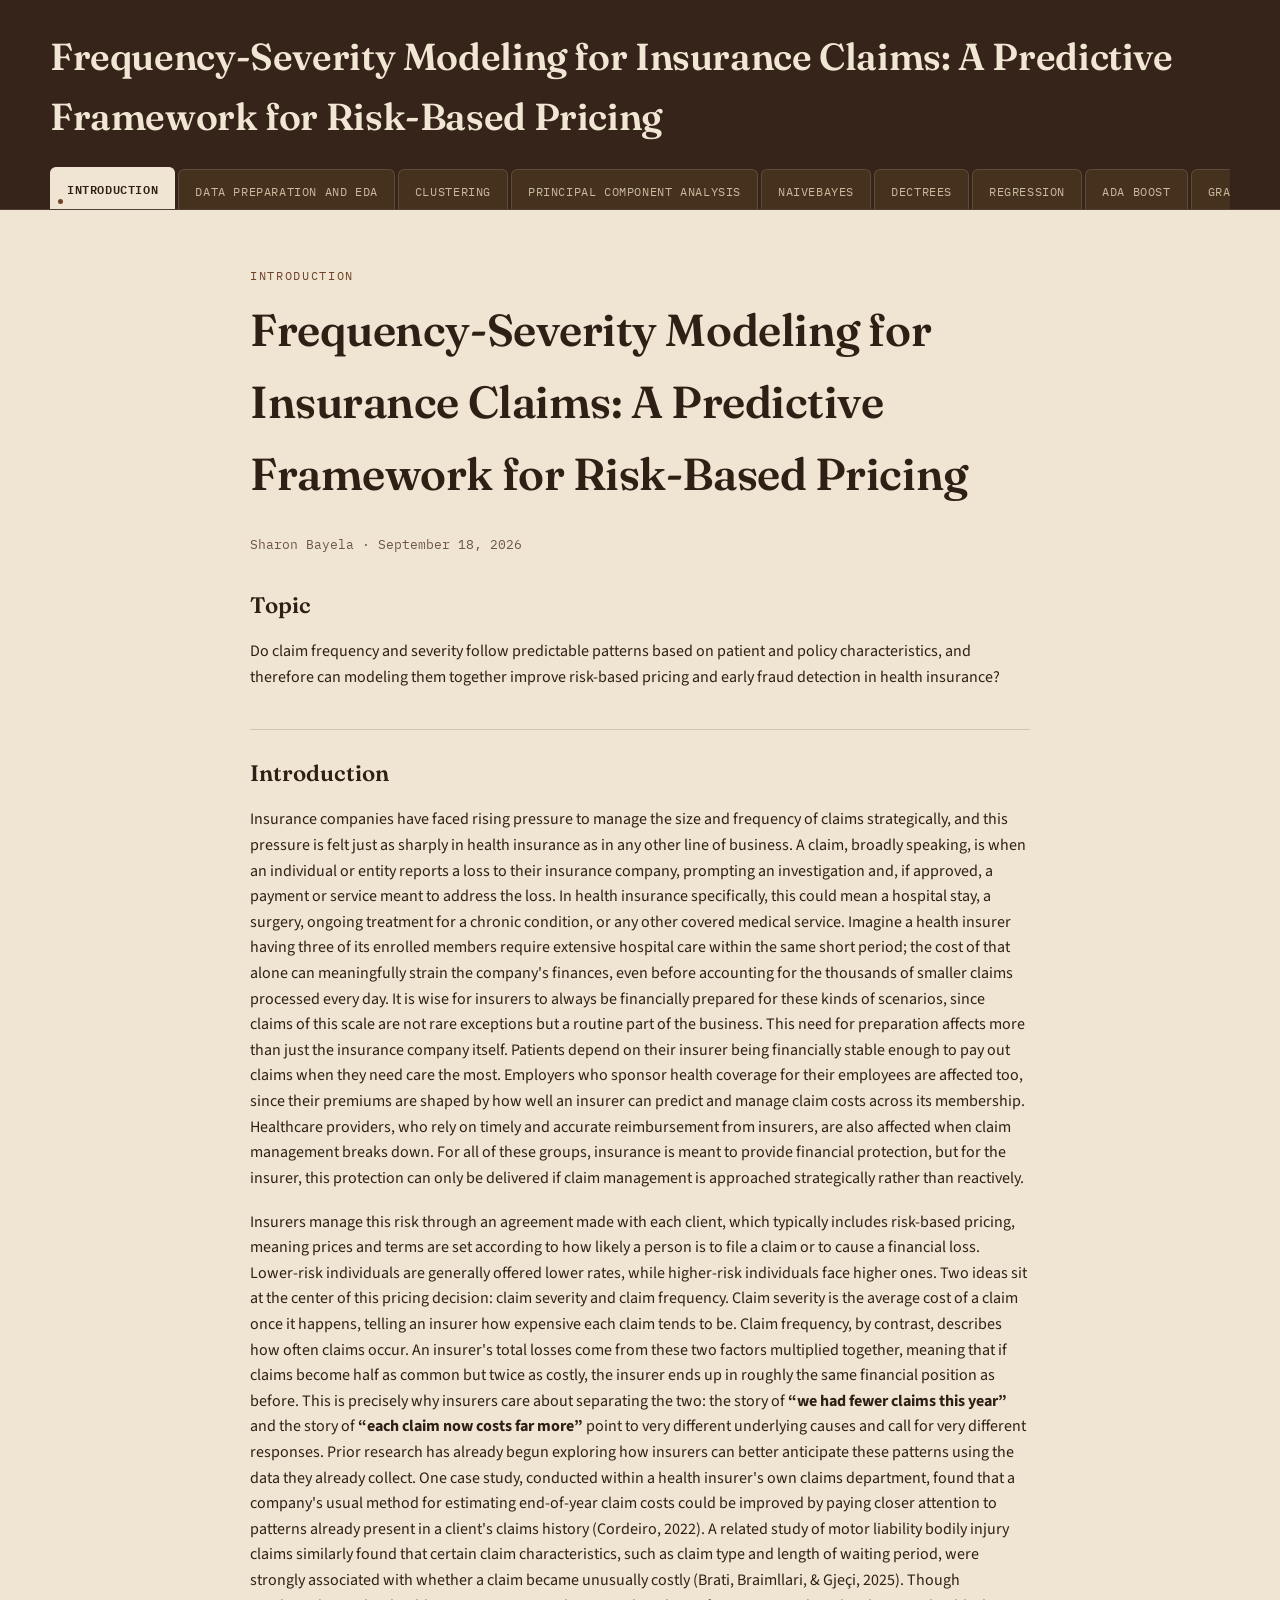
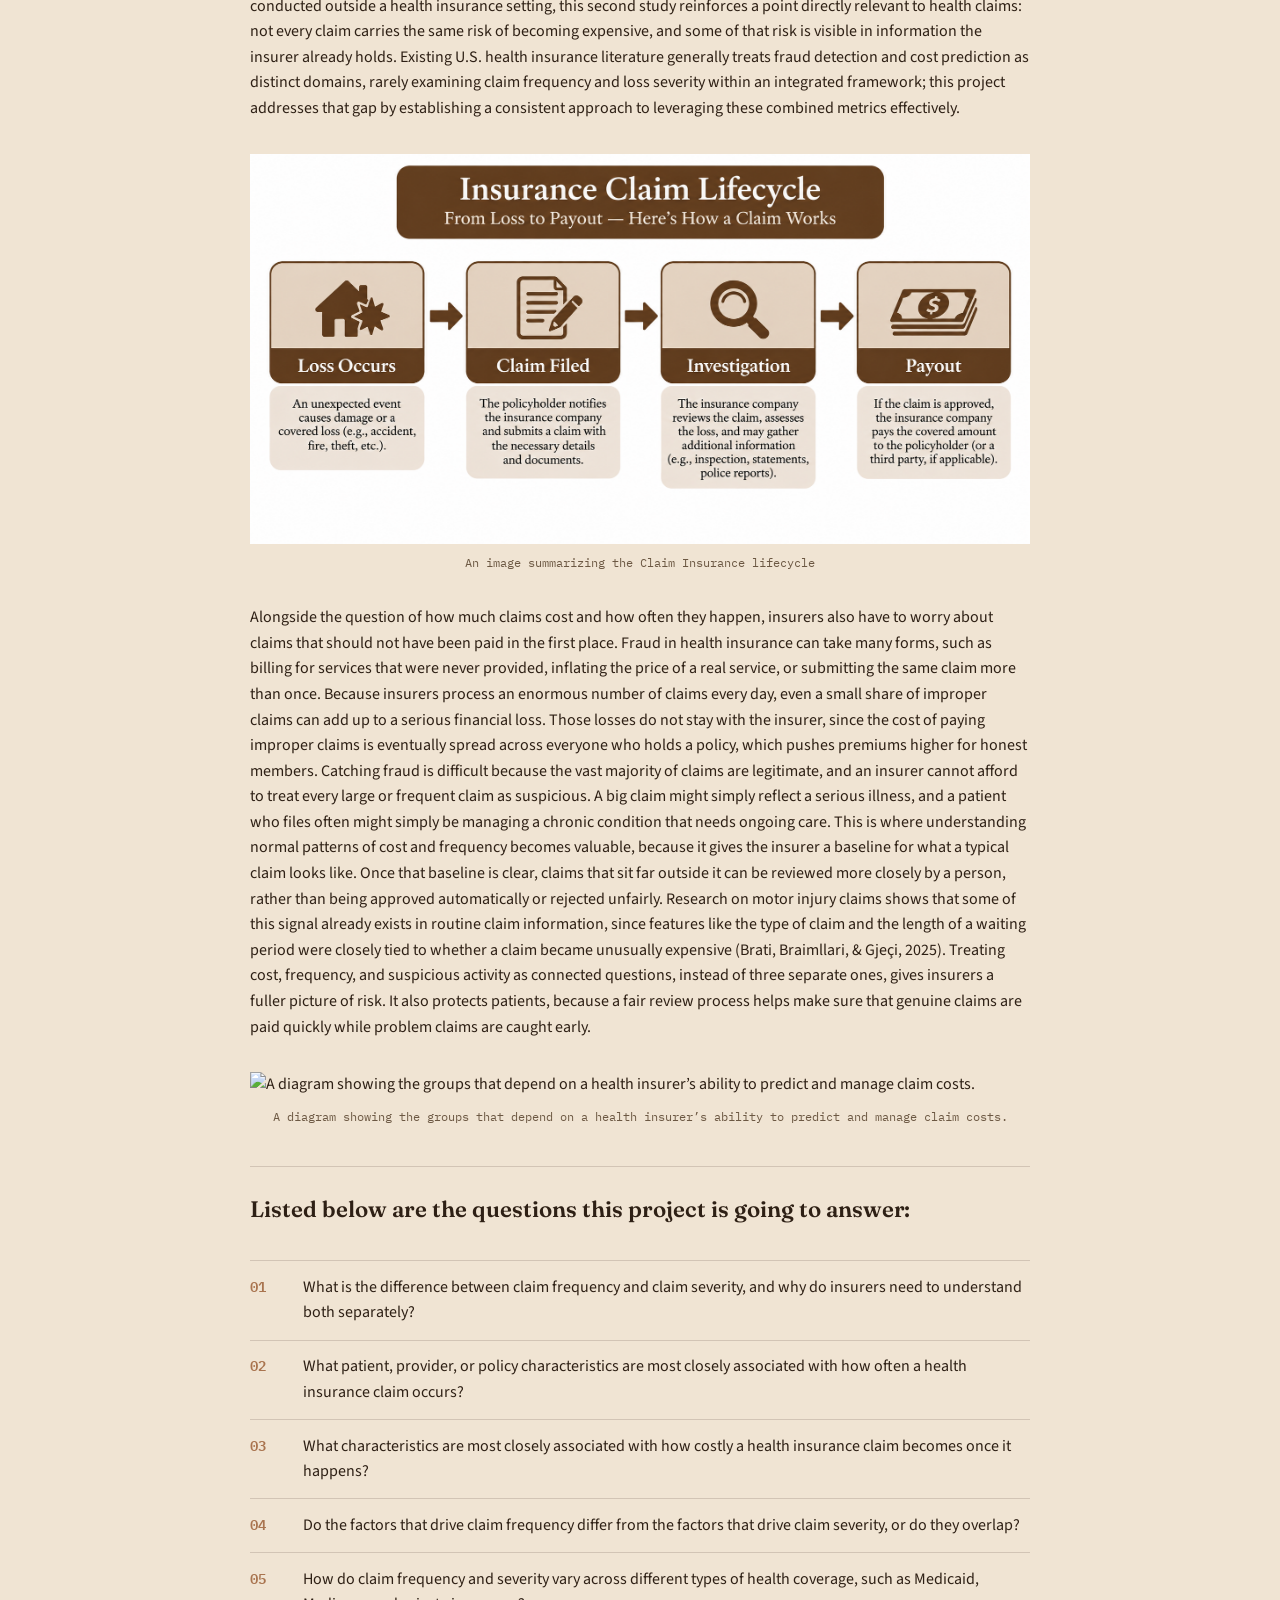
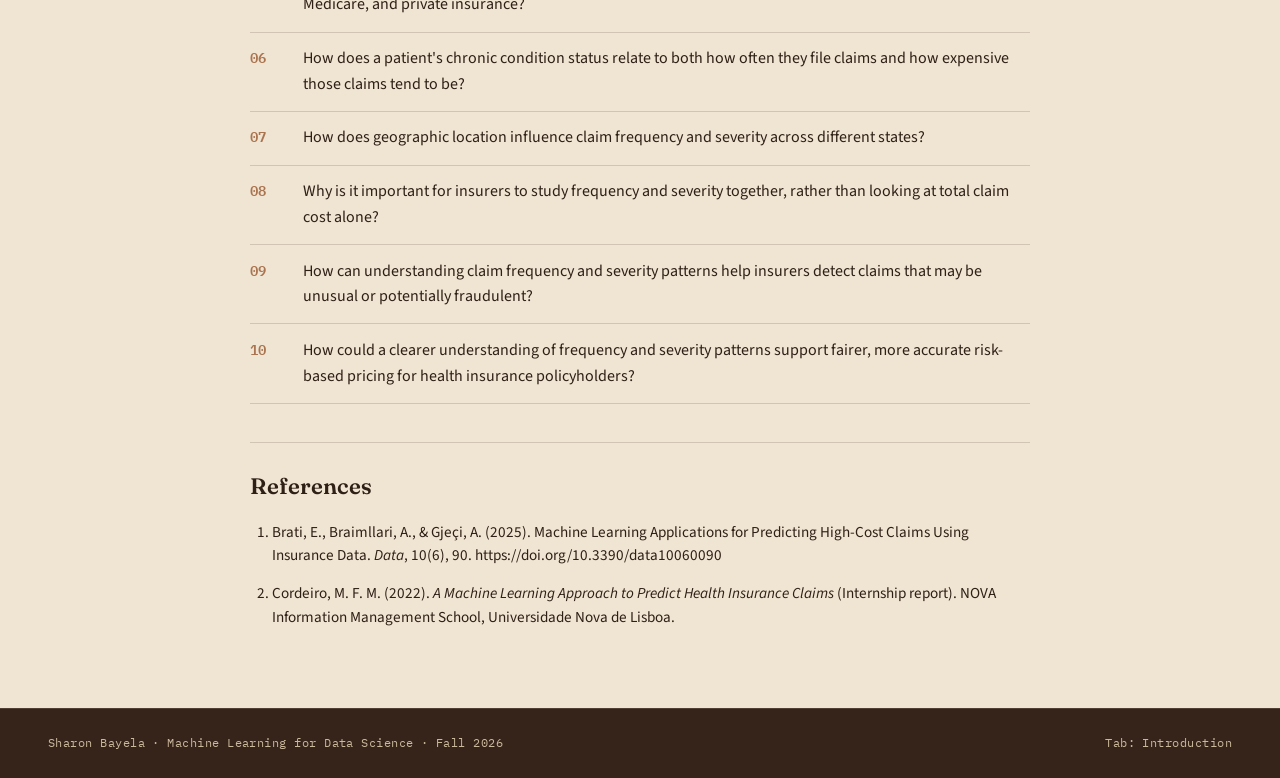
==== commit 277a2fd5: "Enhance index.html with fraud discussion and visuals Added a section discussing health insurance fra" ====
--- a/index.html
+++ b/index.html
@@ -54,7 +54,14 @@
       <img src="images/Insurance Claim Lifecycle.png" alt="An image summarizing the claim insurance lifecycle" style="width:100%; height:auto; display:block;">
       <figcaption>An image summarizing the Claim Insurance lifecycle</figcaption>
     </figure>
-
+    <div class='prose'>
+      <p>Alongside the question of how much claims cost and how often they happen, insurers also have to worry about claims that should not have been paid in the first place. Fraud in health insurance can take many forms, such as billing for services that were never provided, inflating the price of a real service, or submitting the same claim more than once. Because insurers process an enormous number of claims every day, even a small share of improper claims can add up to a serious financial loss. Those losses do not stay with the insurer, since the cost of paying improper claims is eventually spread across everyone who holds a policy, which pushes premiums higher for honest members. Catching fraud is difficult because the vast majority of claims are legitimate, and an insurer cannot afford to treat every large or frequent claim as suspicious. A big claim might simply reflect a serious illness, and a patient who files often might simply be managing a chronic condition that needs ongoing care. This is where understanding normal patterns of cost and frequency becomes valuable, because it gives the insurer a baseline for what a typical claim looks like. Once that baseline is clear, claims that sit far outside it can be reviewed more closely by a person, rather than being approved automatically or rejected unfairly. Research on motor injury claims shows that some of this signal already exists in routine claim information, since features like the type of claim and the length of a waiting period were closely tied to whether a claim became unusually expensive (Brati, Braimllari, & Gjeçi, 2025). Treating cost, frequency, and suspicious activity as connected questions, instead of three separate ones, gives insurers a fuller picture of risk. It also protects patients, because a fair review process helps make sure that genuine claims are paid quickly while problem claims are caught early.</p>
+    </div>
+    <figure class="figure-placeholder">
+      <img src="images/intro_stakeholders.png" alt="A diagram showing the groups that depend on a health insurer’s ability to predict and manage claim costs." style="width:100%; height:auto; display:block;">
+      <figcaption>A diagram showing the groups that depend on a health insurer’s ability to predict and manage claim costs.</figcaption>
+    </figure> 
+      
     <h3 class="section-heading">Listed below are the questions this project is going to answer:</h3>
     <ol class="questions">
       <li><p>What is the difference between claim frequency and claim severity, and why do insurers need to understand both separately?</p></li>
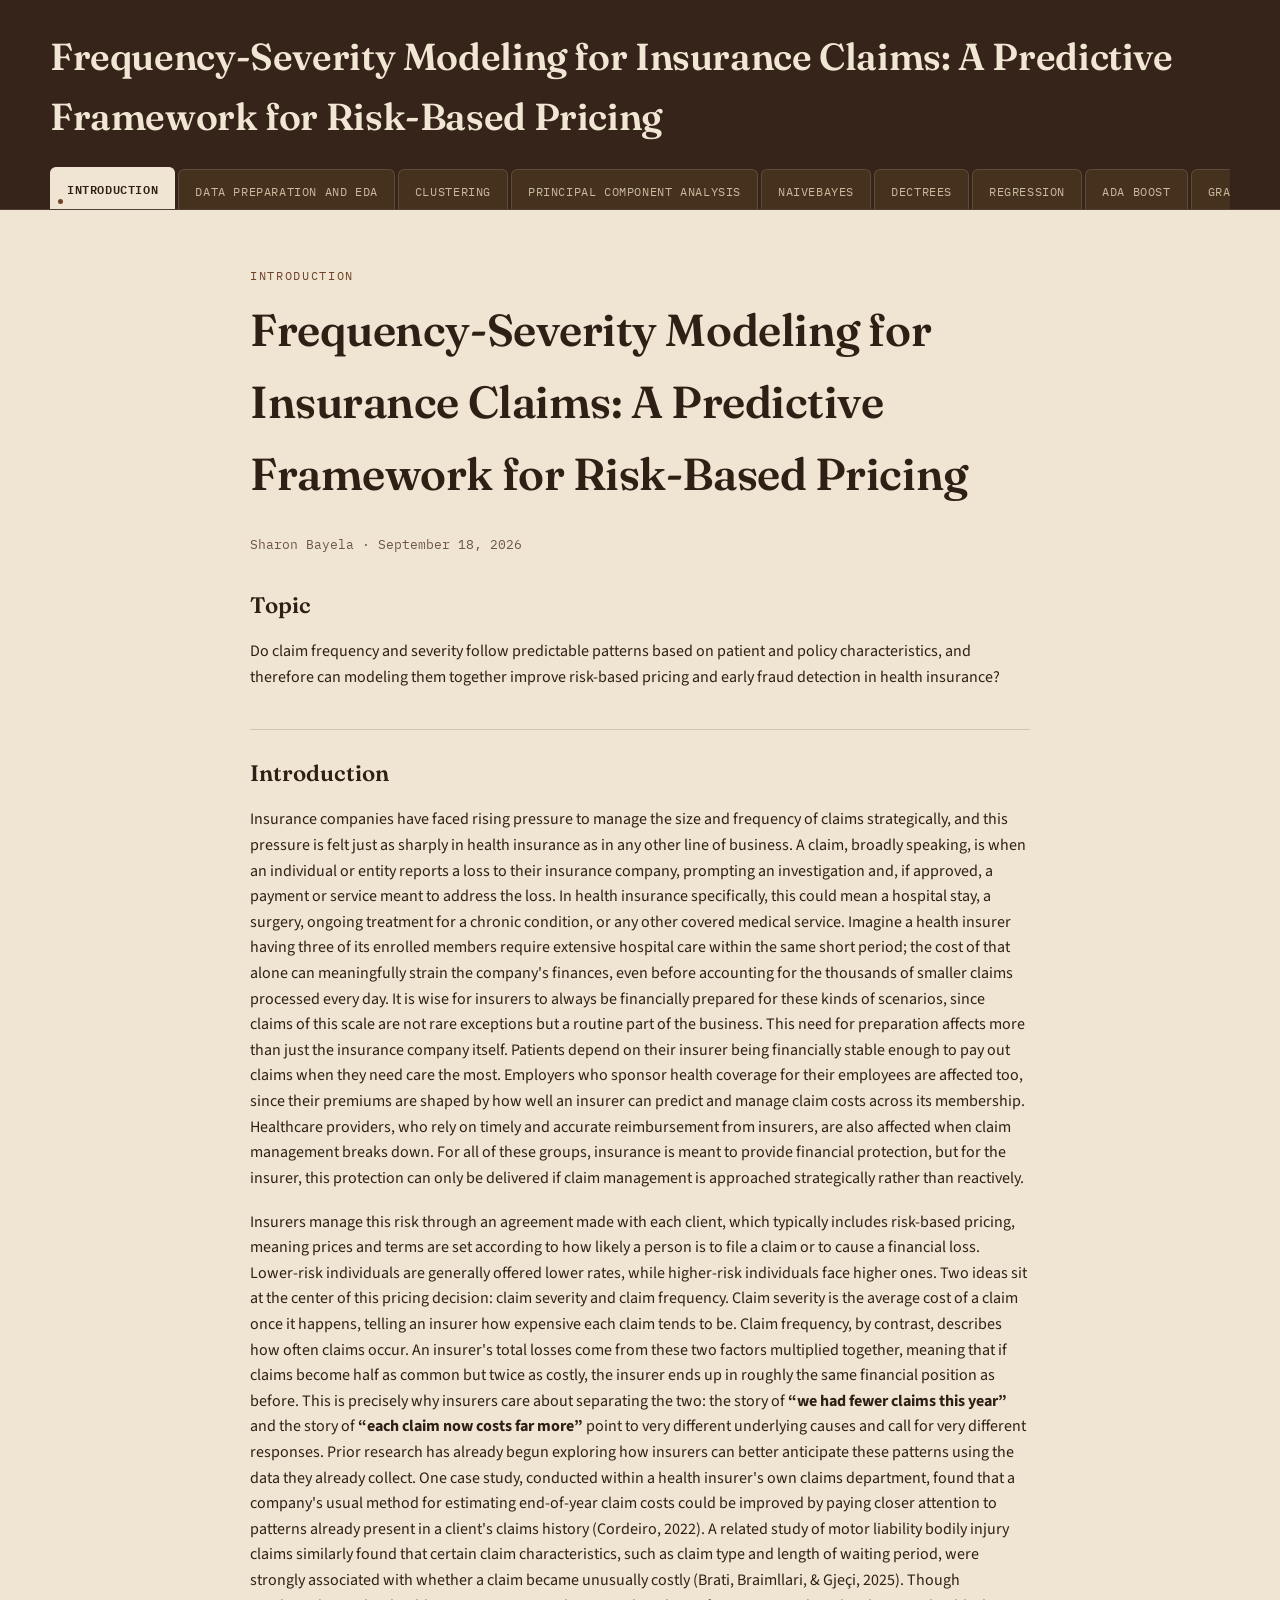
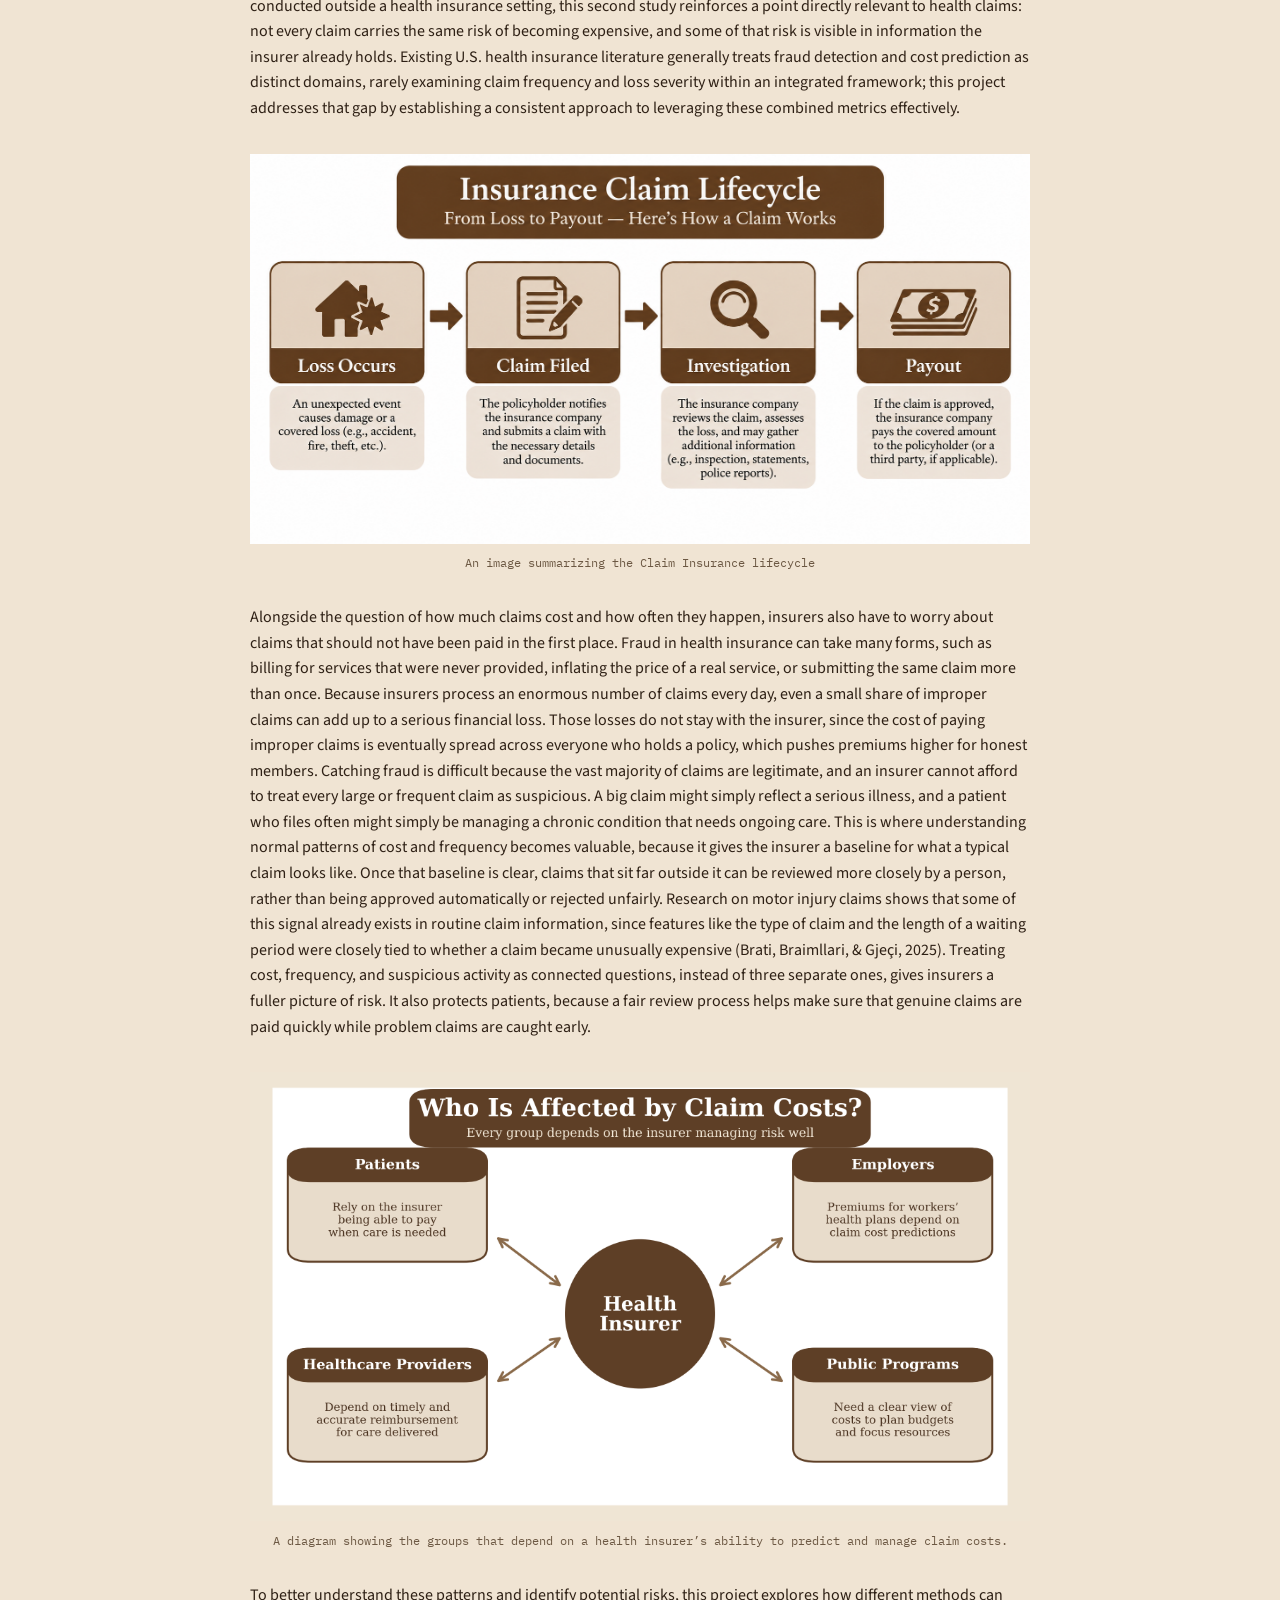
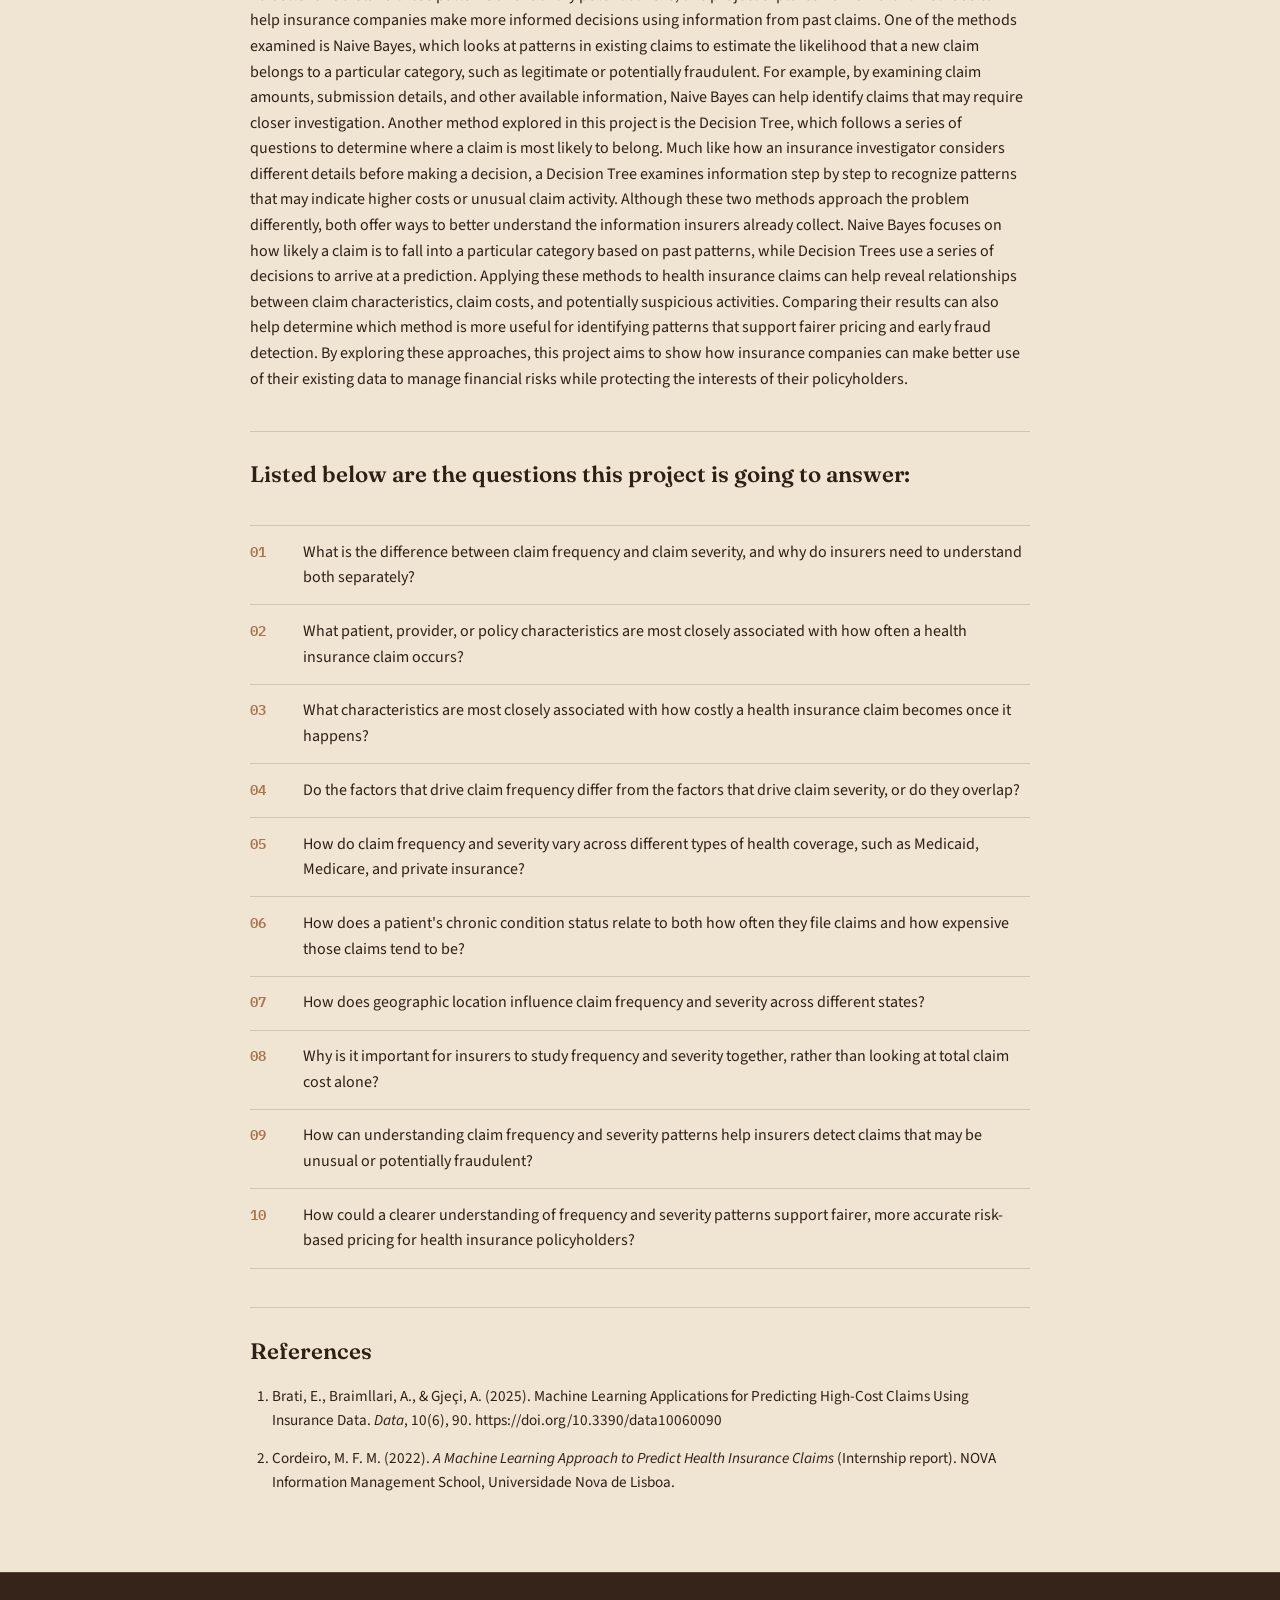
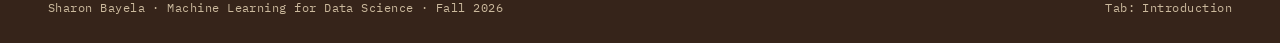
==== commit af5e8b73: "Enhance project description with methods analysis Added a detailed explanation of methods used in th" ====
--- a/index.html
+++ b/index.html
@@ -61,6 +61,9 @@
       <img src="images/intro_stakeholders.png" alt="A diagram showing the groups that depend on a health insurer’s ability to predict and manage claim costs." style="width:100%; height:auto; display:block;">
       <figcaption>A diagram showing the groups that depend on a health insurer’s ability to predict and manage claim costs.</figcaption>
     </figure> 
+    <div class='prose'>
+      <p>To better understand these patterns and identify potential risks, this project explores how different methods can help insurance companies make more informed decisions using information from past claims. One of the methods examined is Naive Bayes, which looks at patterns in existing claims to estimate the likelihood that a new claim belongs to a particular category, such as legitimate or potentially fraudulent. For example, by examining claim amounts, submission details, and other available information, Naive Bayes can help identify claims that may require closer investigation. Another method explored in this project is the Decision Tree, which follows a series of questions to determine where a claim is most likely to belong. Much like how an insurance investigator considers different details before making a decision, a Decision Tree examines information step by step to recognize patterns that may indicate higher costs or unusual claim activity. Although these two methods approach the problem differently, both offer ways to better understand the information insurers already collect. Naive Bayes focuses on how likely a claim is to fall into a particular category based on past patterns, while Decision Trees use a series of decisions to arrive at a prediction. Applying these methods to health insurance claims can help reveal relationships between claim characteristics, claim costs, and potentially suspicious activities. Comparing their results can also help determine which method is more useful for identifying patterns that support fairer pricing and early fraud detection. By exploring these approaches, this project aims to show how insurance companies can make better use of their existing data to manage financial risks while protecting the interests of their policyholders.</p>
+    </div>
       
     <h3 class="section-heading">Listed below are the questions this project is going to answer:</h3>
     <ol class="questions">
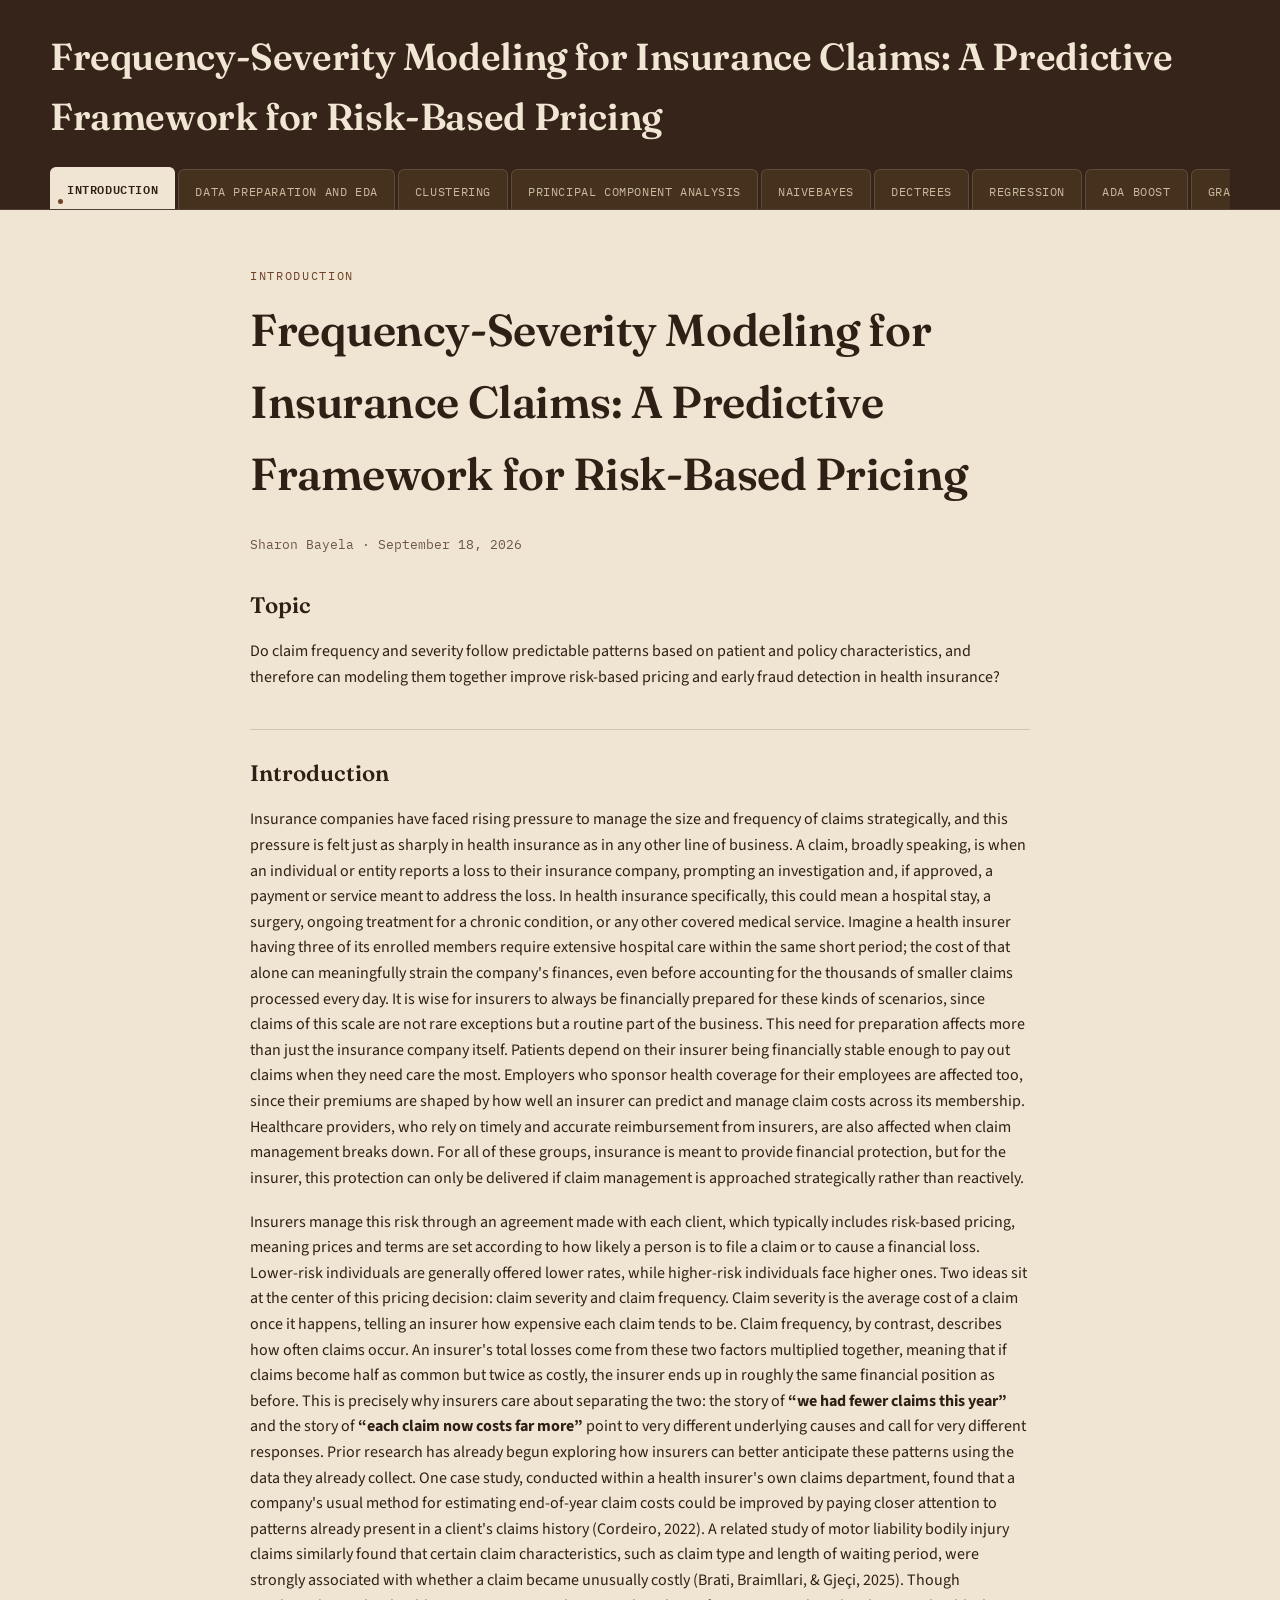
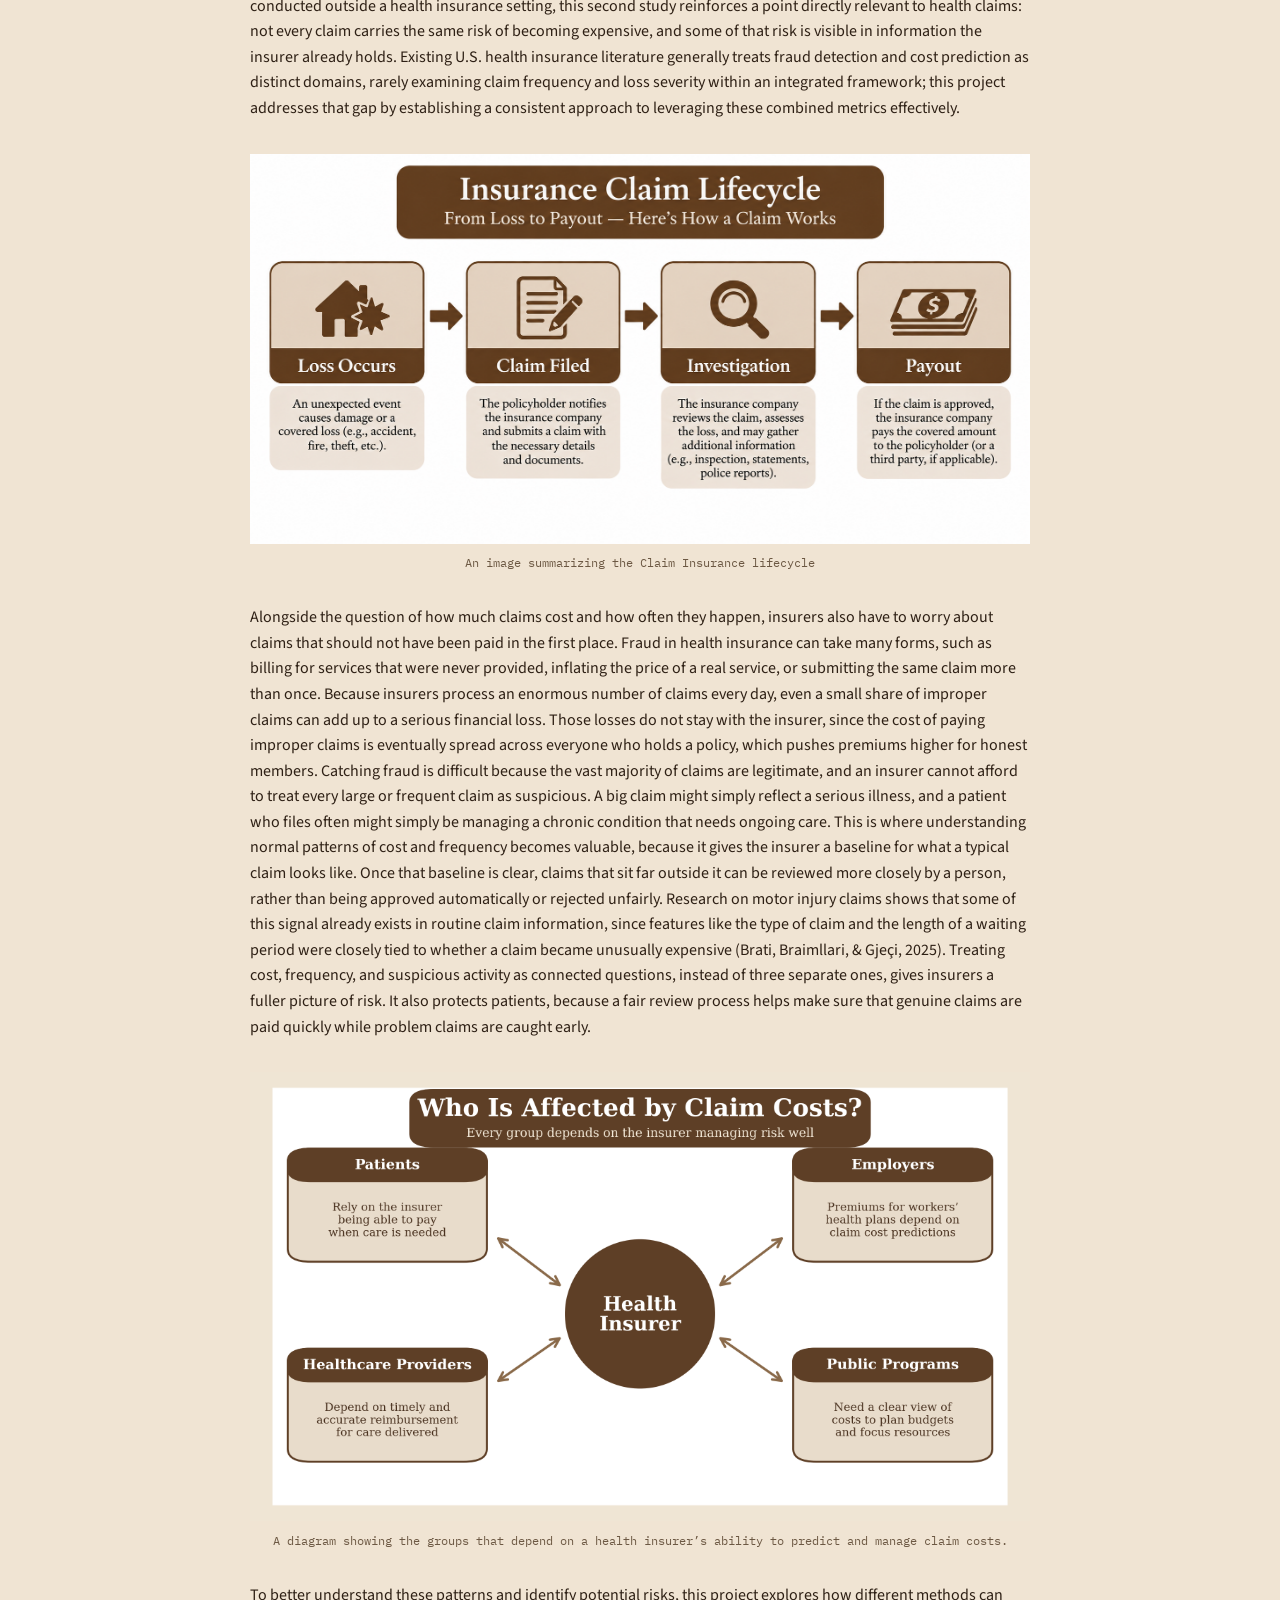
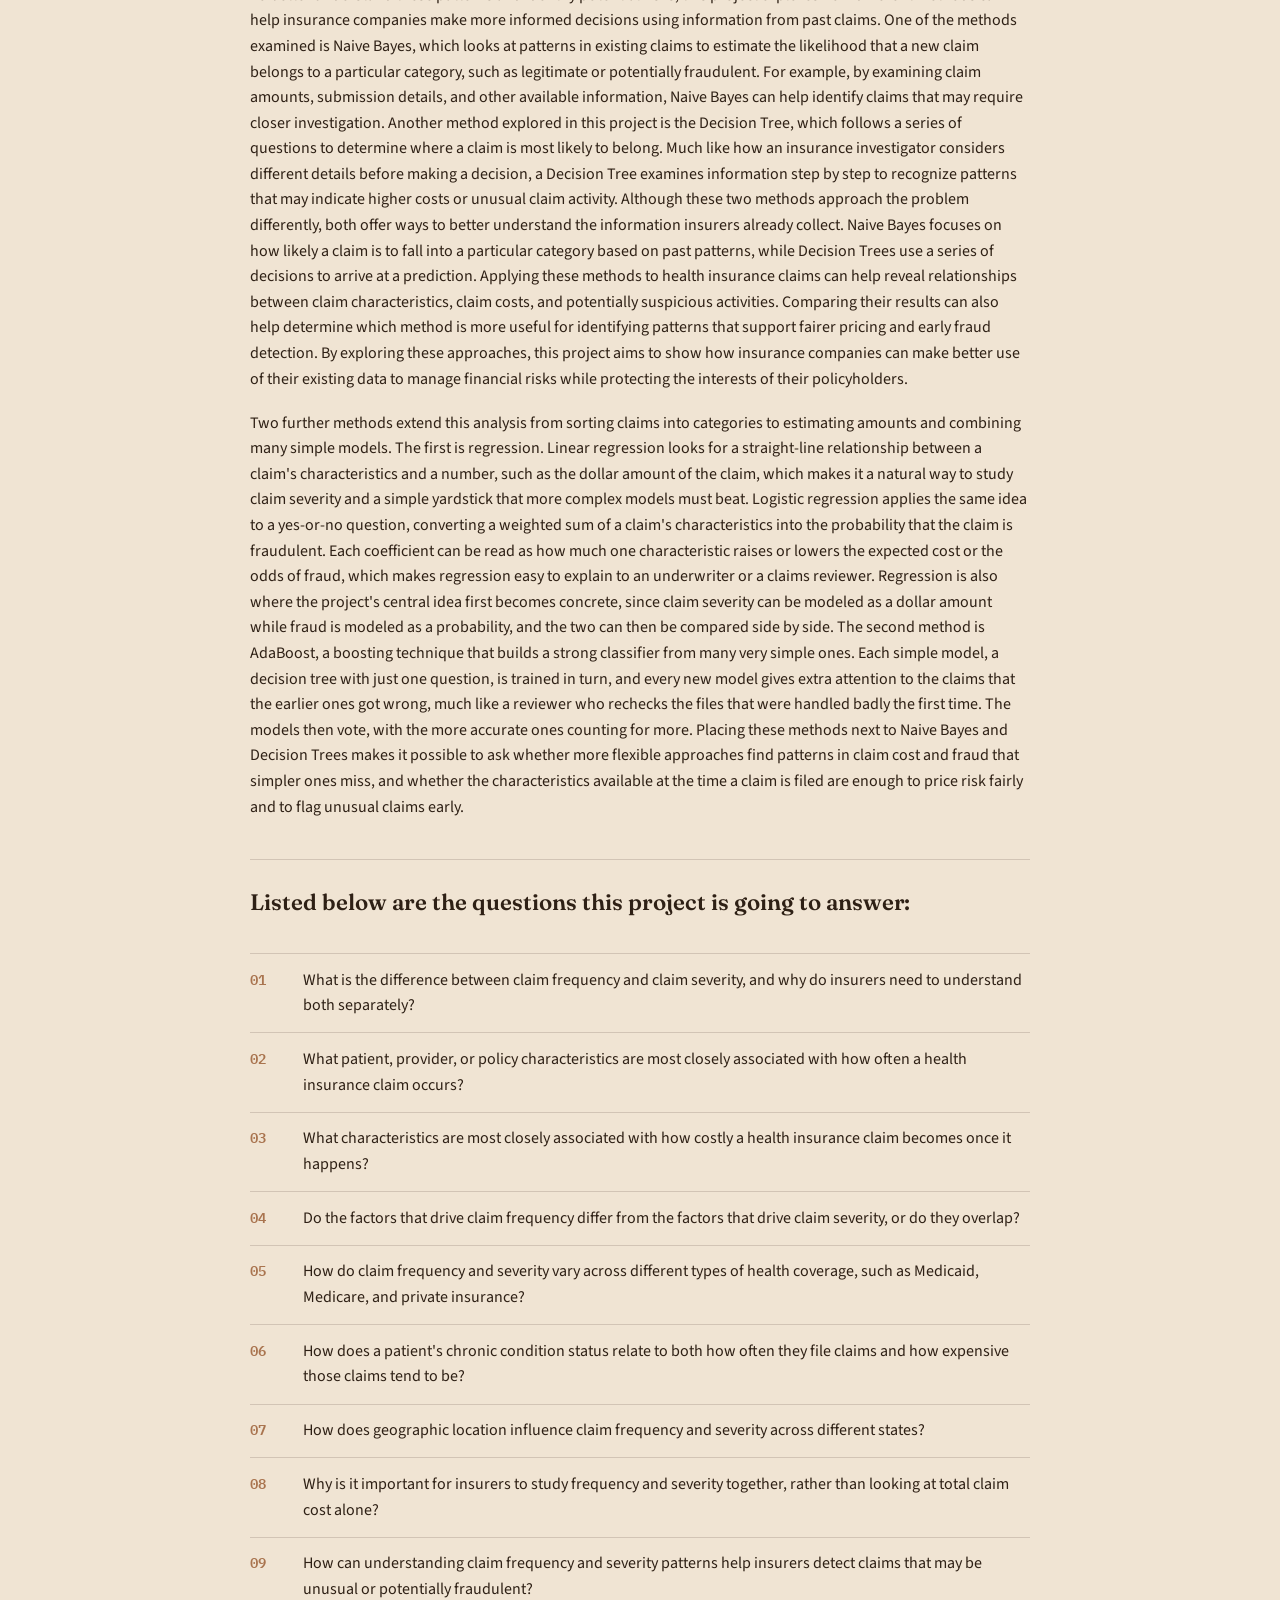
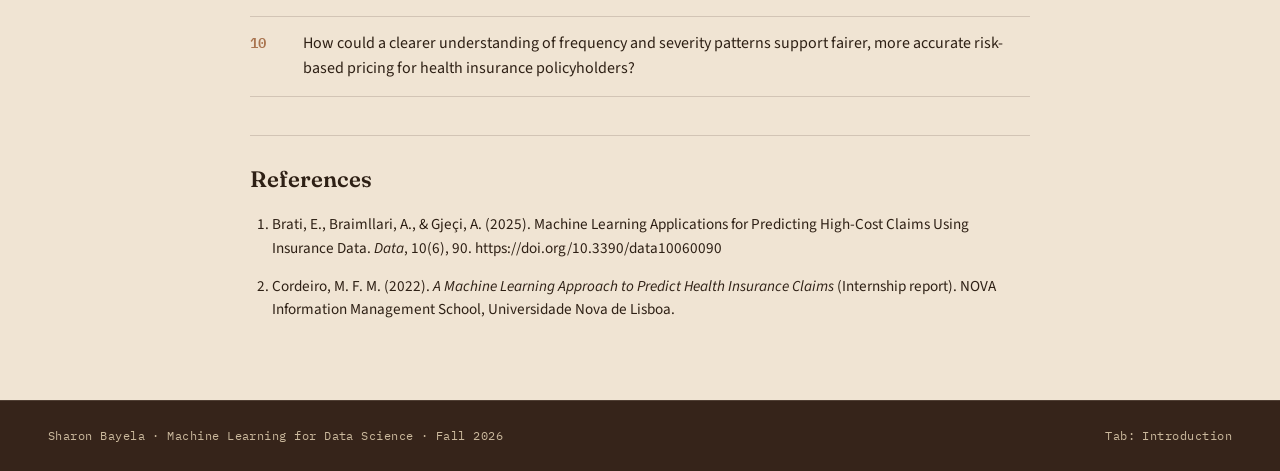
==== commit a0da7398: "Expand project analysis with regression and AdaBoost methods Added new methods of analysis for insur" ====
--- a/index.html
+++ b/index.html
@@ -64,6 +64,8 @@
     <div class='prose'>
       <p>To better understand these patterns and identify potential risks, this project explores how different methods can help insurance companies make more informed decisions using information from past claims. One of the methods examined is Naive Bayes, which looks at patterns in existing claims to estimate the likelihood that a new claim belongs to a particular category, such as legitimate or potentially fraudulent. For example, by examining claim amounts, submission details, and other available information, Naive Bayes can help identify claims that may require closer investigation. Another method explored in this project is the Decision Tree, which follows a series of questions to determine where a claim is most likely to belong. Much like how an insurance investigator considers different details before making a decision, a Decision Tree examines information step by step to recognize patterns that may indicate higher costs or unusual claim activity. Although these two methods approach the problem differently, both offer ways to better understand the information insurers already collect. Naive Bayes focuses on how likely a claim is to fall into a particular category based on past patterns, while Decision Trees use a series of decisions to arrive at a prediction. Applying these methods to health insurance claims can help reveal relationships between claim characteristics, claim costs, and potentially suspicious activities. Comparing their results can also help determine which method is more useful for identifying patterns that support fairer pricing and early fraud detection. By exploring these approaches, this project aims to show how insurance companies can make better use of their existing data to manage financial risks while protecting the interests of their policyholders.</p>
     </div>
+
+    <p>Two further methods extend this analysis from sorting claims into categories to estimating amounts and combining many simple models. The first is regression. Linear regression looks for a straight-line relationship between a claim's characteristics and a number, such as the dollar amount of the claim, which makes it a natural way to study claim severity and a simple yardstick that more complex models must beat. Logistic regression applies the same idea to a yes-or-no question, converting a weighted sum of a claim's characteristics into the probability that the claim is fraudulent. Each coefficient can be read as how much one characteristic raises or lowers the expected cost or the odds of fraud, which makes regression easy to explain to an underwriter or a claims reviewer. Regression is also where the project's central idea first becomes concrete, since claim severity can be modeled as a dollar amount while fraud is modeled as a probability, and the two can then be compared side by side. The second method is AdaBoost, a boosting technique that builds a strong classifier from many very simple ones. Each simple model, a decision tree with just one question, is trained in turn, and every new model gives extra attention to the claims that the earlier ones got wrong, much like a reviewer who rechecks the files that were handled badly the first time. The models then vote, with the more accurate ones counting for more. Placing these methods next to Naive Bayes and Decision Trees makes it possible to ask whether more flexible approaches find patterns in claim cost and fraud that simpler ones miss, and whether the characteristics available at the time a claim is filed are enough to price risk fairly and to flag unusual claims early.</p>
       
     <h3 class="section-heading">Listed below are the questions this project is going to answer:</h3>
     <ol class="questions">
